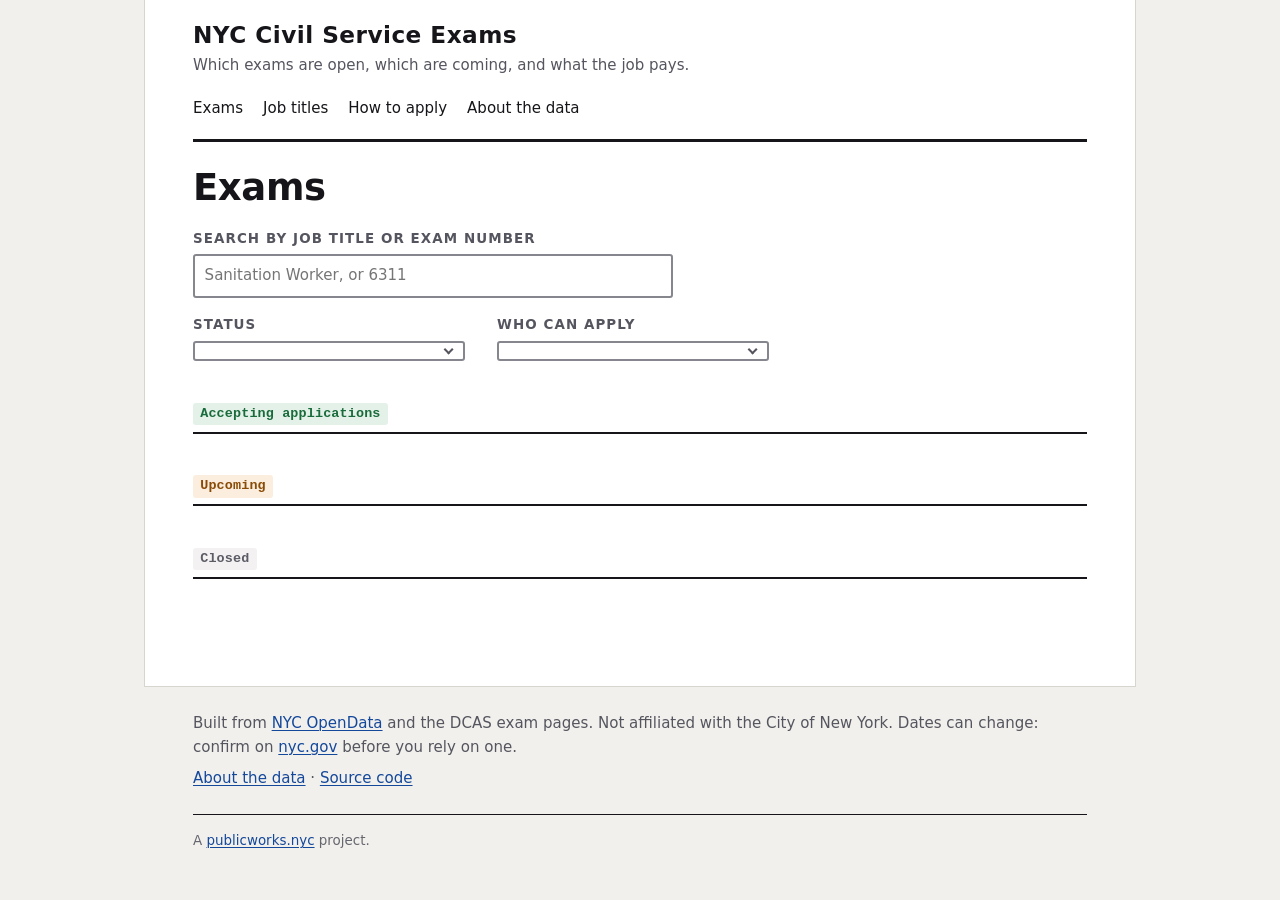
==== docs/index.html @ 9f7fbb8f "Simplify README and align site copy" ====
<!doctype html>
<html lang="en">
<head>
<meta charset="utf-8">
<meta name="viewport" content="width=device-width, initial-scale=1">
<title>NYC Civil Service Exams — which exams are open and what the job pays</title>
<meta name="description" content="Which New York City civil service exams are open for applications, which are coming, and what each job title pays. Free, open source, built on NYC OpenData.">
<link rel="stylesheet" href="css/site.css">
</head>
<body>
<a class="skip" href="#main">Skip to the exams</a>

<div class="sheet">

  <header class="masthead">
    <p class="wordmark"><a href="index.html">NYC Civil Service Exams</a></p>
    <p class="tagline">
      Which exams are open, which are coming, and what the job pays.
    </p>
    <nav class="nav" aria-label="Main">
      <a href="index.html">Exams</a>
      <a href="titles.html">Job titles</a>
      <a href="how-to-apply.html">How to apply</a>
      <a href="methodology.html">About the data</a>
    </nav>
  </header>

  <main id="main">


    <!-- One rule, and it fits in a sentence: the filters pick which values are
         kept, search narrows within them, nothing else changes. No date windows
         that open and close on their own. An earlier build showed 60 days of
         upcoming exams until you typed something, then silently showed all 138,
         so the table looked like it had changed its own mind. -->

    <h1 class="page-title">Exams</h1>
    <p class="smallprint data-status" id="asof"></p>

    <div class="controls">
      <div class="field">
        <label for="q">Search by job title or exam number</label>
        <input type="search" id="q" placeholder="Sanitation Worker, or 6311"
               autocomplete="off" spellcheck="false">
      </div>
      <!-- Named for the field it filters, which is the exam's status, the same
           word the data dictionary uses and the same three values the chips
           carry. It was called "Show" when the dropdown picked a named view;
           once it became a multi-select over a field, "Show: 2 of 3" no longer
           said what was being narrowed.

           A dropdown that holds checkboxes, built from details/summary.
           A native <select multiple> would need modifier-key clicking, offers
           no checkboxes and renders as an inline list box that is taller than
           the menu it replaces. This closes to one line, opens to the values,
           and needs no library.

           Both menus work the same way: every box is a value you want kept.
           Unticking all of them asks for nothing, and the page says so. -->
      <div class="field" style="flex: 0 1 17rem;">
        <span class="fieldname" id="show-name">Status</span>
        <details class="menu" id="show-menu">
          <summary aria-describedby="show-name"><span id="show-summary"></span></summary>
          <fieldset class="menu-panel">
            <legend class="sr-only">Filter by exam status</legend>
            <label class="check"><input type="checkbox" id="show-accepting" checked> Accepting applications</label>
            <label class="check"><input type="checkbox" id="show-upcoming" checked> Upcoming</label>
            <label class="check"><input type="checkbox" id="show-closed"> Closed</label>
          </fieldset>
        </details>
      </div>

      <!-- Values come from the data, so a type that turns up in a future
           schedule cannot end up unreachable behind a hardcoded list. -->
      <div class="field" style="flex: 0 1 17rem;">
        <span class="fieldname" id="type-name">Who can apply</span>
        <details class="menu" id="type-menu">
          <summary aria-describedby="type-name"><span id="type-summary"></span></summary>
          <fieldset class="menu-panel" id="type-checks">
            <legend class="sr-only">Which exam types</legend>
          </fieldset>
        </details>
      </div>
    </div>

    <section class="section" id="section-accepting">
      <h2><span class="tag tag-open">Accepting applications</span> <span class="count" id="count-accepting"></span></h2>
      <ul class="bulletin" id="list-accepting"></ul>
      <p class="empty" id="empty-accepting" hidden></p>
    </section>

    <section class="section" id="section-upcoming">
      <h2><span class="tag tag-soon">Upcoming</span> <span class="count" id="count-upcoming"></span></h2>
      <ul class="bulletin" id="list-upcoming"></ul>
      <p class="empty" id="empty-upcoming" hidden></p>
    </section>

    <section class="section" id="section-closed">
      <h2><span class="tag tag-closed">Closed</span> <span class="count" id="count-closed"></span></h2>
      <ul class="bulletin" id="list-closed"></ul>
      <p class="empty" id="empty-closed" hidden></p>
      <p class="note" id="note-closed"></p>
    </section>

    <!-- Unchecking every Show box is allowed, and leaves nothing to draw. -->
    <p class="empty" id="nothing-chosen" hidden></p>

    <!-- Says when a search matched exams that the current Show is hiding.
         Without it, searching "Sanitation Worker" on the default view looks
         like the site has never heard of it. -->
    <p class="note" id="hint" hidden></p>


  </main>

</div>

  <footer class="foot">
    <p>
      Built from <a href="https://opendata.cityofnewyork.us/">NYC OpenData</a>
      and the DCAS exam pages. Not affiliated with the City of New York. Dates
      can change: confirm on
      <a href="https://www.nyc.gov/examsforjobs">nyc.gov</a> before you rely on one.
    </p>
    <p>
      <a href="methodology.html">About the data</a> ·
      <a href="https://github.com/jaramana/civilservice.publicworks.nyc">Source code</a>
    </p>
    <p class="portfolio">A <a href="https://publicworks.nyc/">publicworks.nyc</a> project.</p>
  </footer>

<script type="module" src="js/home.js"></script>
</body>
</html>
---- docs/css/site.css ----
/* ==========================================================================
   NYC Civil Service Exams (civilservice.publicworks.nyc)

   The page is a sheet of paper pinned to a board. Ruled headings, hairline
   rules, tabular figures, a lot of white. The 1990s part is the bulletin: flat
   color, hard rules, monospace for anything the City assigns a number to. The
   2026 part is everything else: fluid type, real focus states, motion that
   respects a preference, and a dark mode that is a first-class sheet of paper
   rather than an inverted one.

   Every color is a token. If you find a hex code below the token block, it is
   a bug. Contrast is checked against WCAG AA at the ratios noted inline.
   ========================================================================== */

/* --------------------------------------------------------------------------
   1. Tokens
   -------------------------------------------------------------------------- */

:root {
  /* Paper and ink. Light mode is a plain white sheet on a faintly warm board. */
  --paper:        #ffffff;
  --board:        #f2f0ec;
  /* Ratios below are measured, not estimated. Rerun the checker after any
     color change: python3 tools/contrast.py */
  --ink:          #16161a;   /* on --paper: 18.0:1  AAA */
  --ink-soft:     #55555f;   /* on --paper:  7.4:1  AAA */
  --ink-faint:    #66666f;   /* on --paper: 5.7:1, on --board: 5.0:1  AA
                                Darkened when the footer moved onto the board:
                                the old value passed on paper at 5.0 and failed
                                on the board at 4.4. One token that clears both
                                surfaces beats an exception for one of them. */

  --rule:         #16161a;   /* the hard rules under headings */
  --rule-hair:    #d8d5cf;   /* row hairlines. Decorative: they separate rows
                                that are already separated by whitespace and
                                carry no information on their own, so the 3:1
                                rule for interface components does not apply. */
  --field:        #86868e;   /* on --paper: 3.6:1. A form field's border does
                                carry information, it is what tells you the
                                field is there, so this one is held to 3:1. */

  /* One accent, used for links and for the "open now" state. A civic blue
     that stays legible on paper without turning the page into a form. */
  --accent:       #14489b;   /* on --paper:  8.6:1  AAA */
  --accent-soft:  #e7edf8;   /* accent on it:  7.4:1  AAA */

  /* Status. These carry meaning, so each is paired with a word in the markup,
     never color alone. Each pair is checked against its own tinted
     background, not against the paper: a tag's text sits on the tint. */
  --open:         #1a6b3c;   /* on --open-soft:   5.6:1  AA */
  --open-soft:    #e3f1e8;
  --soon:         #8a4b06;   /* on --soon-soft:   6.0:1  AA */
  --soon-soft:    #fbeede;
  --closed:       #5c5c66;   /* on --closed-soft: 5.9:1  AA */
  --closed-soft:  #f3f1f1;   /* was #eceaea with a lighter gray: 4.2:1, under AA */
  --warn:         #98311a;   /* on --warn-soft:   6.4:1  AA */
  --warn-soft:    #fbe9e5;

  --focus:        #14489b;

  /* Type. One humanist stack for reading, one mono for anything the City
     numbers: exam numbers, title codes, dates in tables. */
  --face-text: ui-sans-serif, system-ui, -apple-system, "Segoe UI", Roboto,
               "Helvetica Neue", Arial, sans-serif;
  --face-mono: ui-monospace, SFMono-Regular, "SF Mono", Menlo, Consolas,
               "Liberation Mono", monospace;

  /* Fluid scale. Clamped so the smallest step never drops below 15px, which
     is where the ink-faint contrast ratios above were measured. */
  --t-xs:   clamp(0.78rem, 0.76rem + 0.1vw,  0.84rem);
  --t-sm:   clamp(0.88rem, 0.85rem + 0.15vw, 0.94rem);
  --t-base: clamp(1rem,    0.97rem + 0.2vw,  1.09rem);
  --t-lg:   clamp(1.2rem,  1.1rem  + 0.5vw,  1.45rem);
  --t-xl:   clamp(1.6rem,  1.35rem + 1.2vw,  2.4rem);

  --measure: 34rem;          /* prose line length, roughly 70 characters */
  --sheet:   62rem;          /* the sheet of paper itself */

  --gap:     1.5rem;
  --radius:  3px;            /* nearly square. This is a notice, not a card. */
}

@media (prefers-color-scheme: dark) {
  :root {
    /* Not an inversion. Warm near-black paper on a darker board, because a
       pure #000/#fff flip on a text-dense page is glare in both directions. */
    --paper:       #16161a;
    --board:       #0e0e11;
    --ink:         #ece9e4;  /* on --paper: 14.9:1  AAA */
    --ink-soft:    #b0aca6;  /* on --paper:  8.0:1  AAA */
    --ink-faint:   #8f8b86;  /* on --paper:  5.3:1  AA  */

    --rule:        #ece9e4;
    --rule-hair:   #34343c;  /* decorative, see the light block */
    --field:       #71717b;  /* on --paper: 3.7:1 */

    --accent:      #8fb4ee;  /* on --paper:  8.5:1  AAA */
    --accent-soft: #1e2836;  /* accent on it:   7.0:1  AAA */

    --open:        #6cc492;  /* on --open-soft:   7.2:1  AAA */
    --open-soft:   #172a1f;
    --soon:        #e0a761;  /* on --soon-soft:   7.5:1  AAA */
    --soon-soft:   #2b2016;
    --closed:      #8f8b86;  /* on --closed-soft: 4.6:1  AA  */
    --closed-soft: #232329;
    --warn:        #f0907a;  /* on --warn-soft:   7.0:1  AAA */
    --warn-soft:   #301a16;

    --focus:       #8fb4ee;
  }
}

/* --------------------------------------------------------------------------
   2. Base
   -------------------------------------------------------------------------- */

*, *::before, *::after { box-sizing: border-box; }

/* The `hidden` attribute is only a UA-stylesheet `display: none`, so any
   author rule that sets `display` beats it. `.btn-row { display: flex }` did
   exactly that, and a "Show the rest" button stayed on screen with hidden=true
   set, looking clickable and doing nothing because there was nothing left to
   show. Anything that hides itself with the attribute needs this line to hold.
   Scoped to the attribute rather than fixed on .btn-row alone, because the
   next component to set `display` would hit the same trap silently. */
[hidden] { display: none !important; }

html { -webkit-text-size-adjust: 100%; }

body {
  margin: 0;
  background: var(--board);
  color: var(--ink);
  font-family: var(--face-text);
  font-size: var(--t-base);
  line-height: 1.55;
  /* The sheet sits on the board with a hairline, not a shadow. A drop shadow
     is the polished-app look this project is deliberately outside of.

     Column layout so the sheet grows to fill a short viewport and the footer
     sits below it on the board rather than floating. */
  min-height: 100vh;
  display: flex;
  flex-direction: column;
}

/* Skip link. Visible the moment it is focused, invisible otherwise. */
.skip {
  position: absolute;
  left: -9999px;
  top: 0;
  background: var(--paper);
  color: var(--ink);
  padding: 0.6rem 1rem;
  border: 2px solid var(--rule);
  z-index: 10;
}
.skip:focus { left: 0.5rem; top: 0.5rem; }

:focus-visible {
  outline: 3px solid var(--focus);
  outline-offset: 2px;
  border-radius: 1px;
}

a {
  color: var(--accent);
  text-decoration-thickness: 1px;
  text-underline-offset: 0.16em;
}
a:hover { text-decoration-thickness: 2px; }

/* --------------------------------------------------------------------------
   3. The sheet
   -------------------------------------------------------------------------- */

/* The notice itself. Everything inside is the thing pinned to the board;
   the footer is the board. Now that the footer sits outside, the sheet needs
   a bottom edge so it reads as a piece of paper rather than a column that
   runs out. */
.sheet {
  max-width: var(--sheet);
  width: 100%;
  margin: 0 auto;
  background: var(--paper);
  border: 1px solid var(--rule-hair);
  border-top: 0;
  padding: 0 clamp(1rem, 4vw, 3rem) 3rem;
  flex: 1 0 auto;
}

/* --- masthead ----------------------------------------------------------- */

.masthead {
  border-bottom: 3px solid var(--rule);
  padding: 1.4rem 0 0.7rem;
  margin-bottom: 1.6rem;
}

.masthead h1,
.masthead .wordmark {
  font-size: var(--t-lg);
  font-weight: 700;
  letter-spacing: 0.02em;
  margin: 0;
  line-height: 1.1;
}
.masthead .wordmark a {
  color: inherit;
  text-decoration: none;
}
.masthead .wordmark a:hover { text-decoration: underline; }

.masthead .tagline {
  font-size: var(--t-sm);
  color: var(--ink-soft);
  margin: 0.35rem 0 0;
  max-width: var(--measure);
}

/* --- navigation --------------------------------------------------------- */

.nav {
  display: flex;
  flex-wrap: wrap;
  gap: 0 1.25rem;
  margin-top: 0.9rem;
  font-size: var(--t-sm);
}
.nav a {
  color: var(--ink);
  text-decoration: none;
  padding: 0.35rem 0;
  border-bottom: 2px solid transparent;
}
.nav a:hover { border-bottom-color: var(--rule-hair); }
.nav a[aria-current="page"] {
  border-bottom-color: var(--rule);
  font-weight: 600;
}

/* --------------------------------------------------------------------------
   4. Sections, the ruled-heading pattern
   -------------------------------------------------------------------------- */

.section { margin: 2.6rem 0 0; }

.section > h2 {
  font-size: var(--t-sm);
  font-weight: 700;
  text-transform: uppercase;
  letter-spacing: 0.09em;
  margin: 0 0 0.15rem;
  padding-bottom: 0.4rem;
  border-bottom: 2px solid var(--rule);
  display: flex;
  align-items: baseline;
  justify-content: space-between;
  gap: 1rem;
}

/* A group heading is the status chip, unmodified. No size or weight override
   here on purpose: the heading is carried by the rule beneath it and the count
   beside it, so the chip can stay exactly the chip. */
.section > h2 .count {
  font-family: var(--face-mono);
  font-weight: 400;
  letter-spacing: 0;
  text-transform: none;
  color: var(--ink-faint);
}

.section > .note {
  font-size: var(--t-sm);
  color: var(--ink-soft);
  margin: 0.7rem 0 0;
  max-width: var(--measure);
}

h1.page-title {
  font-size: var(--t-xl);
  line-height: 1.12;
  margin: 0 0 0.3rem;
  letter-spacing: -0.01em;
}

.prose { max-width: var(--measure); }
.prose p { margin: 0 0 1rem; }

/* --------------------------------------------------------------------------
   5. The bulletin list, one exam per row
   -------------------------------------------------------------------------- */

.bulletin {
  list-style: none;
  margin: 0;
  padding: 0;
}

.bulletin > li {
  border-bottom: 1px solid var(--rule-hair);
}

.bulletin a.row {
  display: grid;
  grid-template-columns: 1fr auto;
  gap: 0.15rem 1rem;
  align-items: baseline;
  padding: 0.85rem 0;
  color: inherit;
  text-decoration: none;
  /* 2026: the row responds, but only just, and instantly. */
  transition: background-color 90ms linear;
}
.bulletin a.row:hover {
  background: var(--accent-soft);
  /* Bleed the hover to the sheet edge so it reads as a ruled row, not a card */
  box-shadow: -0.6rem 0 0 var(--accent-soft), 0.6rem 0 0 var(--accent-soft);
}

.bulletin .name {
  font-weight: 600;
  grid-column: 1;
}
.bulletin a.row:hover .name { text-decoration: underline; }

.bulletin .when {
  grid-column: 2;
  grid-row: 1 / span 2;
  font-family: var(--face-mono);
  font-size: var(--t-sm);
  font-variant-numeric: tabular-nums;
  color: var(--ink-soft);
  text-align: right;
  white-space: nowrap;
}
.bulletin .when strong { color: var(--ink); font-weight: 600; }

.bulletin .meta {
  grid-column: 1;
  font-size: var(--t-sm);
  color: var(--ink-faint);
  font-family: var(--face-mono);
}

@media (max-width: 34rem) {
  .bulletin a.row { grid-template-columns: 1fr; }
  .bulletin .when {
    grid-column: 1;
    grid-row: auto;
    text-align: left;
  }
}

/* --- status tag --------------------------------------------------------- */

/* Sentence case, not caps. The status words are full phrases now
   ("Accepting applications"), and caps plus letter-spacing made them wide
   enough to push the date off the row. */
/* The status chip. Every property it needs is set here, none inherited, so it
   renders identically wherever it lands: a group heading, an exam page, a row
   on a title page. It used to pick up weight and size from its container,
   which made the same status read as bold and large in a heading and regular
   and small on an exam page. */
.tag {
  display: inline-block;
  font-family: var(--face-mono);
  font-size: var(--t-xs);
  font-weight: 600;
  font-style: normal;
  text-transform: none;
  letter-spacing: 0.01em;
  line-height: 1.4;
  padding: 0.12rem 0.45rem;
  border-radius: var(--radius);
  white-space: normal;
  vertical-align: baseline;
}
.tag-open   { background: var(--open-soft);   color: var(--open); }
.tag-soon   { background: var(--soon-soft);   color: var(--soon); }
.tag-closed { background: var(--closed-soft); color: var(--closed); }

/* --------------------------------------------------------------------------
   6. Empty states
   -------------------------------------------------------------------------- */

/* Applications mostly open on the first Wednesday of the month, so "nothing is
   open today" is a normal Tuesday, not a broken page. It gets a real sentence
   and the next date, never a shrug. */
.empty {
  padding: 1rem 0 0.2rem;
  font-size: var(--t-sm);
  color: var(--ink-soft);
  max-width: var(--measure);
}
.empty strong { color: var(--ink); font-weight: 600; }

/* --------------------------------------------------------------------------
   7. Freshness and warnings
   -------------------------------------------------------------------------- */

/* Small mono line: the source dates, an exam number, a title
   code. A look, not a meaning, so it is named for what it is. */
.smallprint {
  font-family: var(--face-mono);
  font-size: var(--t-xs);
  color: var(--ink-faint);
  margin: 0.9rem 0;
}
.data-status { margin: 0.3rem 0 1.25rem; }

.banner {
  border: 2px solid var(--warn);
  background: var(--warn-soft);
  color: var(--ink);
  padding: 0.8rem 1rem;
  margin: 0 0 1.6rem;
  font-size: var(--t-sm);
  border-radius: var(--radius);
}
.banner strong { color: var(--warn); }

/* --------------------------------------------------------------------------
   8. Controls: search, filters
   -------------------------------------------------------------------------- */

/* Search on its own line, filters side by side beneath it. They used to share
   a row with align-items: flex-end, which was fine when every control was one
   input tall and pushed the search box halfway down the block once the
   filters became three-line checkbox groups. */
.controls {
  display: flex;
  flex-wrap: wrap;
  gap: 1.1rem 2rem;
  align-items: flex-start;
  margin: 1.2rem 0 1.6rem;
}
.controls > .field:first-child { flex: 1 1 100%; }

/* A field is a labelled control, whether that control is one input or a group
   of checkboxes. fieldset needs its browser defaults cleared to sit in the
   flex row like the others. */
.field {
  display: flex;
  flex-direction: column;
  gap: 0.3rem;
  flex: 1 1 18rem;
  border: 0;
  margin: 0;
  padding: 0;
  min-width: 0;
}

/* Scoped to the field's own label, not to labels nested inside it. The
   checkbox labels in a menu are values, not field names, and were picking up
   the uppercase treatment meant for the name above them. */
.field > label,
.field > legend,
.field > .fieldname {
  font-size: var(--t-xs);
  text-transform: uppercase;
  letter-spacing: 0.08em;
  color: var(--ink-soft);
  font-weight: 600;
  padding: 0;
}

.controls > .field:first-child input { max-width: 30rem; }

input[type="search"], select {
  font: inherit;
  font-size: var(--t-sm);
  color: var(--ink);
  background: var(--paper);
  border: 2px solid var(--field);
  border-radius: var(--radius);
  padding: 0.5rem 0.6rem;
  width: 100%;
}
input[type="search"]:focus, select:focus { border-color: var(--focus); }

.checks { display: flex; flex-wrap: wrap; gap: 0 0.9rem; align-items: center; }

/* --- the dropdown menus -------------------------------------------------
   details/summary gives the open and close behaviour, the keyboard handling
   and the semantics for free. Everything below is appearance, plus a panel
   that floats so opening a menu does not push the table down the page. */

.menu { position: relative; }

.menu > summary {
  list-style: none;                 /* the default triangle, gone */
  cursor: pointer;
  font-size: var(--t-sm);
  color: var(--ink);
  background: var(--paper);
  border: 2px solid var(--field);
  border-radius: var(--radius);
  padding: 0.5rem 2rem 0.5rem 0.6rem;
  position: relative;
  user-select: none;
}
.menu > summary::-webkit-details-marker { display: none; }

/* A chevron drawn in CSS, so no image and no icon font. */
.menu > summary::after {
  content: "";
  position: absolute;
  right: 0.7rem;
  top: 50%;
  width: 0.45rem;
  height: 0.45rem;
  border-right: 2px solid var(--ink-soft);
  border-bottom: 2px solid var(--ink-soft);
  transform: translateY(-70%) rotate(45deg);
}
.menu[open] > summary::after { transform: translateY(-20%) rotate(-135deg); }
.menu[open] > summary { border-color: var(--focus); }

.menu-panel {
  position: absolute;
  z-index: 5;
  top: calc(100% + 0.3rem);
  left: 0;
  min-width: 100%;
  white-space: nowrap;
  background: var(--paper);
  border: 2px solid var(--field);
  border-radius: var(--radius);
  padding: 0.5rem 0.75rem;
  margin: 0;
  display: flex;
  flex-direction: column;
}

/* Visually hidden, still read aloud. The panel is a fieldset so the group has
   a name for a screen reader, but the name is already on screen above it. */
.sr-only {
  position: absolute;
  width: 1px;
  height: 1px;
  padding: 0;
  margin: -1px;
  overflow: hidden;
  clip: rect(0 0 0 0);
  white-space: nowrap;
  border: 0;
}
.check {
  display: inline-flex;
  align-items: center;
  gap: 0.4rem;
  font-size: var(--t-sm);
  color: var(--ink-soft);
  /* Comfortable tap target without making the row look like a button bar. */
  padding: 0.4rem 0;
}
.check input { width: 1.05rem; height: 1.05rem; accent-color: var(--accent); }

.result-count {
  font-family: var(--face-mono);
  font-size: var(--t-sm);
  color: var(--ink-faint);
  margin: 0.6rem 0 0;
}

/* --------------------------------------------------------------------------
   9. Definition rows, used on the exam and title pages
   -------------------------------------------------------------------------- */

.facts {
  display: grid;
  grid-template-columns: minmax(9rem, 14rem) 1fr;
  gap: 0;
  margin: 1.2rem 0 0;
}
.facts dt {
  font-size: var(--t-sm);
  color: var(--ink-soft);
  padding: 0.6rem 1rem 0.6rem 0;
  border-top: 1px solid var(--rule-hair);
}
.facts dd {
  margin: 0;
  padding: 0.6rem 0;
  border-top: 1px solid var(--rule-hair);
  font-variant-numeric: tabular-nums;
}
.facts dd .qualifier {
  display: block;
  font-size: var(--t-xs);
  color: var(--ink-faint);
  max-width: var(--measure);
}

@media (max-width: 32rem) {
  .facts { grid-template-columns: 1fr; }
  .facts dt { padding-bottom: 0; border-top: 1px solid var(--rule-hair); }
  .facts dd { border-top: 0; padding-top: 0.1rem; }
}

/* --------------------------------------------------------------------------
   10. Buttons and the calendar affordance
   -------------------------------------------------------------------------- */

.btn {
  display: inline-flex;
  align-items: center;
  gap: 0.45rem;
  font-size: var(--t-sm);
  font-weight: 600;
  color: var(--ink);
  background: var(--paper);
  border: 2px solid var(--rule);
  border-radius: var(--radius);
  padding: 0.5rem 0.85rem;
  text-decoration: none;
  transition: transform 90ms ease, background-color 90ms linear;
}
.btn:hover { background: var(--accent-soft); }
.btn:active { transform: translateY(1px); }
.btn-primary {
  background: var(--accent);
  border-color: var(--accent);
  /* Both themes: --paper is the readable counterpart to --accent here.
     Light 8.4:1, dark 8.1:1. */
  color: var(--paper);
}
.btn-primary:hover { background: var(--accent); filter: brightness(1.12); }

.btn-row { display: flex; flex-wrap: wrap; gap: 0.6rem; margin: 1.4rem 0 0; }

/* A button that changes what is on the page but reads as a link, for use
   inside a sentence. It is a button because it acts, not navigates. */
.linky {
  font: inherit;
  color: var(--accent);
  background: none;
  border: 0;
  padding: 0;
  cursor: pointer;
  text-decoration: underline;
  text-underline-offset: 0.16em;
}
.linky:hover { text-decoration-thickness: 2px; }

/* --------------------------------------------------------------------------
   11. Footer
   -------------------------------------------------------------------------- */

.foot {
  flex: 0 0 auto;
  width: 100%;
  max-width: var(--sheet);
  margin: 0 auto;
  /* Same gutters as the sheet, so the footer text sits on the same left edge
     as the text above it even though it is on a different surface. The
     transparent border matches the sheet's hairline: without it the footer
     text sits one pixel left of everything above it. */
  padding: 1.6rem clamp(1rem, 4vw, 3rem) 3rem;
  border-left: 1px solid transparent;
  border-right: 1px solid transparent;
  font-size: var(--t-sm);
  color: var(--ink-soft);
}
/* No prose measure here. --measure keeps reading text to a comfortable line
   length, but the footer is reference matter, not something anyone reads a
   paragraph at a time, and capping it at 34rem inside a 62rem sheet made it
   look squeezed against a much wider page. It runs to the same gutters as the
   content above instead. */
.foot p { margin: 0 0 0.5rem; max-width: none; }
.foot p:last-child { margin-bottom: 0; }
.foot .portfolio {
  margin-top: 1.5rem;
  padding-top: 1rem;
  border-top: 1px solid var(--rule);
  font-size: var(--t-xs);
  color: var(--ink-faint);
}

/* --------------------------------------------------------------------------
   12. Motion
   -------------------------------------------------------------------------- */

@media (prefers-reduced-motion: reduce) {
  *, *::before, *::after {
    animation-duration: 0.01ms !important;
    transition-duration: 0.01ms !important;
  }
}

/* Print. The page is already a sheet of paper, so this is mostly getting the
   board and the navigation out of the way. */
@media print {
  body { background: #fff; display: block; }
  .sheet { border: 0; max-width: none; }
  /* On paper there is no board, so the footer needs a rule to separate it. */
  .foot { max-width: none; border-top: 1px solid #000; padding-top: 0.6rem; }
  .nav, .controls, .btn-row { display: none; }
  a { color: #000; }
}
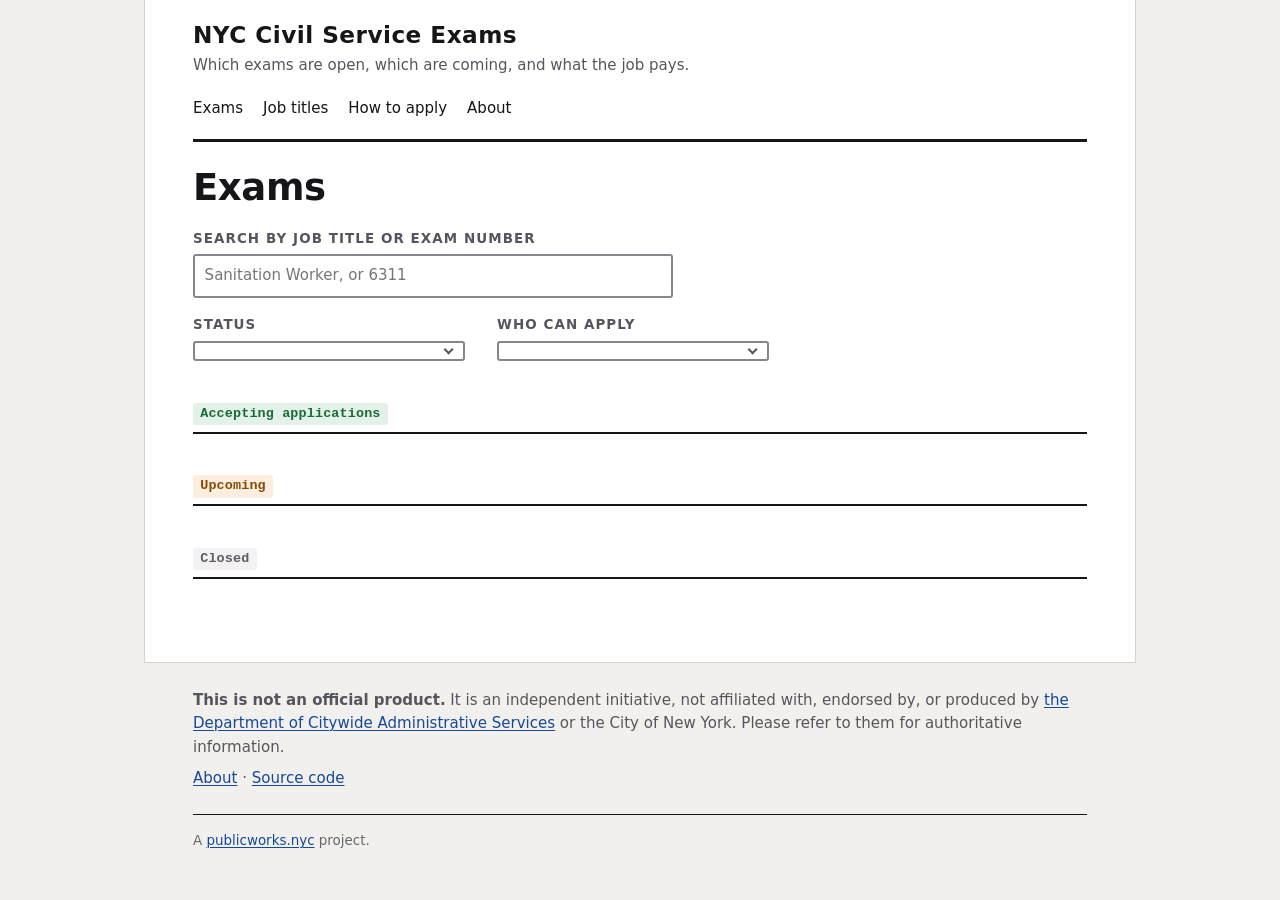
==== commit 0dc43ca1: "Align About page and footer with portfolio" ====
--- a/docs/index.html
+++ b/docs/index.html
@@ -21,7 +21,7 @@
       <a href="index.html">Exams</a>
       <a href="titles.html">Job titles</a>
       <a href="how-to-apply.html">How to apply</a>
-      <a href="methodology.html">About the data</a>
+      <a href="methodology.html">About</a>
     </nav>
   </header>
 
@@ -116,14 +116,15 @@
 </div>
 
   <footer class="foot">
-    <p>
-      Built from <a href="https://opendata.cityofnewyork.us/">NYC OpenData</a>
-      and the DCAS exam pages. Not affiliated with the City of New York. Dates
-      can change: confirm on
-      <a href="https://www.nyc.gov/examsforjobs">nyc.gov</a> before you rely on one.
+    <p class="disclaimer">
+      <strong>This is not an official product.</strong> It is an independent
+      initiative, not affiliated with, endorsed by, or produced by
+      <a href="https://www.nyc.gov/examsforjobs">the Department of Citywide
+      Administrative Services</a> or the City of New York. Please refer to
+      them for authoritative information.
     </p>
     <p>
-      <a href="methodology.html">About the data</a> ·
+      <a href="methodology.html">About</a> ·
       <a href="https://github.com/jaramana/civilservice.publicworks.nyc">Source code</a>
     </p>
     <p class="portfolio">A <a href="https://publicworks.nyc/">publicworks.nyc</a> project.</p>
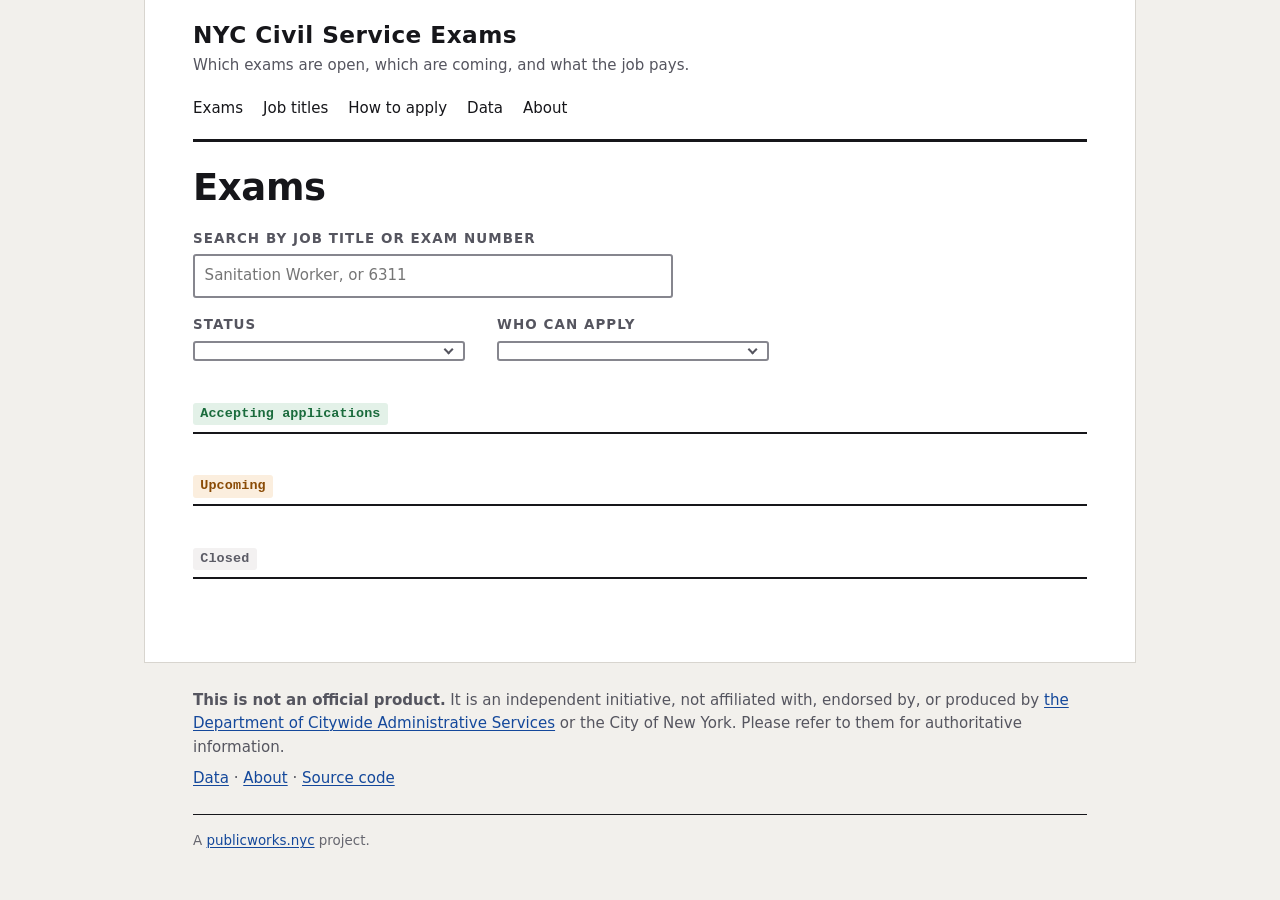
==== commit c256faef: "Split About and Data, align README Co-Authored-By: Claude Sonnet 5.5 <noreply@anthropic.com>" ====
--- a/docs/index.html
+++ b/docs/index.html
@@ -21,7 +21,8 @@
       <a href="index.html">Exams</a>
       <a href="titles.html">Job titles</a>
       <a href="how-to-apply.html">How to apply</a>
-      <a href="methodology.html">About</a>
+      <a href="data.html">Data</a>
+      <a href="about.html">About</a>
     </nav>
   </header>
 
@@ -124,7 +125,8 @@
       them for authoritative information.
     </p>
     <p>
-      <a href="methodology.html">About</a> ·
+      <a href="data.html">Data</a> ·
+      <a href="about.html">About</a> ·
       <a href="https://github.com/jaramana/civilservice.publicworks.nyc">Source code</a>
     </p>
     <p class="portfolio">A <a href="https://publicworks.nyc/">publicworks.nyc</a> project.</p>
--- a/docs/css/site.css
+++ b/docs/css/site.css
@@ -699,3 +699,41 @@
   .nav, .controls, .btn-row { display: none; }
   a { color: #000; }
 }
+
+/* ---- Data page -------------------------------------------------------
+   Downloads, the columns disclosure and the process list. The same three
+   blocks appear on every Public Works Data page; see alignment.md. */
+.lead { font-size: var(--t-lg); color: var(--ink-soft); max-width: var(--measure); margin: 0 0 1rem; }
+.downloads {
+  display: grid; gap: 1rem; margin: 1.2rem 0; padding: 0;
+  grid-template-columns: repeat(auto-fit, minmax(13rem, 1fr));
+}
+.download {
+  display: block; background: var(--paper);
+  border: 1px solid var(--rule-hair); border-radius: 8px; padding: 0.9rem 1.1rem;
+  text-decoration: none; color: inherit;
+  transition: border-color 0.15s ease;
+}
+.download:hover { border-color: var(--accent); }
+.download h3 { margin: 0 0 0.25rem; font-size: var(--t-base); }
+.download p { margin: 0; font-size: var(--t-sm); color: var(--ink-soft); max-width: none; }
+.columns { margin: 1rem 0 1.5rem; }
+.columns > summary { cursor: pointer; font-weight: 600; }
+.columns[open] > summary { margin-bottom: 0.75rem; }
+.data-note { font-size: var(--t-sm); color: var(--ink-faint); margin-top: 0.75rem; max-width: var(--measure); }
+
+.process { list-style: none; margin: 1rem 0 0; padding: 0; counter-reset: step; max-width: var(--measure); }
+.process > li { position: relative; counter-increment: step; padding: 0 0 1.25rem 2.6rem; }
+.process > li::before {
+  content: counter(step); position: absolute; left: 0; top: 0;
+  width: 1.6rem; height: 1.6rem; border-radius: 50%;
+  display: grid; place-items: center;
+  background: var(--accent); color: var(--paper);
+  font-size: var(--t-xs); font-weight: 700;
+}
+.process > li:not(:last-child)::after {
+  content: ""; position: absolute; left: 0.8rem; top: 1.9rem; bottom: 0.25rem;
+  border-left: 2px solid var(--rule-hair);
+}
+.process h3 { margin: 0 0 0.2rem; font-size: var(--t-base); }
+.process p { margin: 0 0 0.5rem; color: var(--ink-soft); }
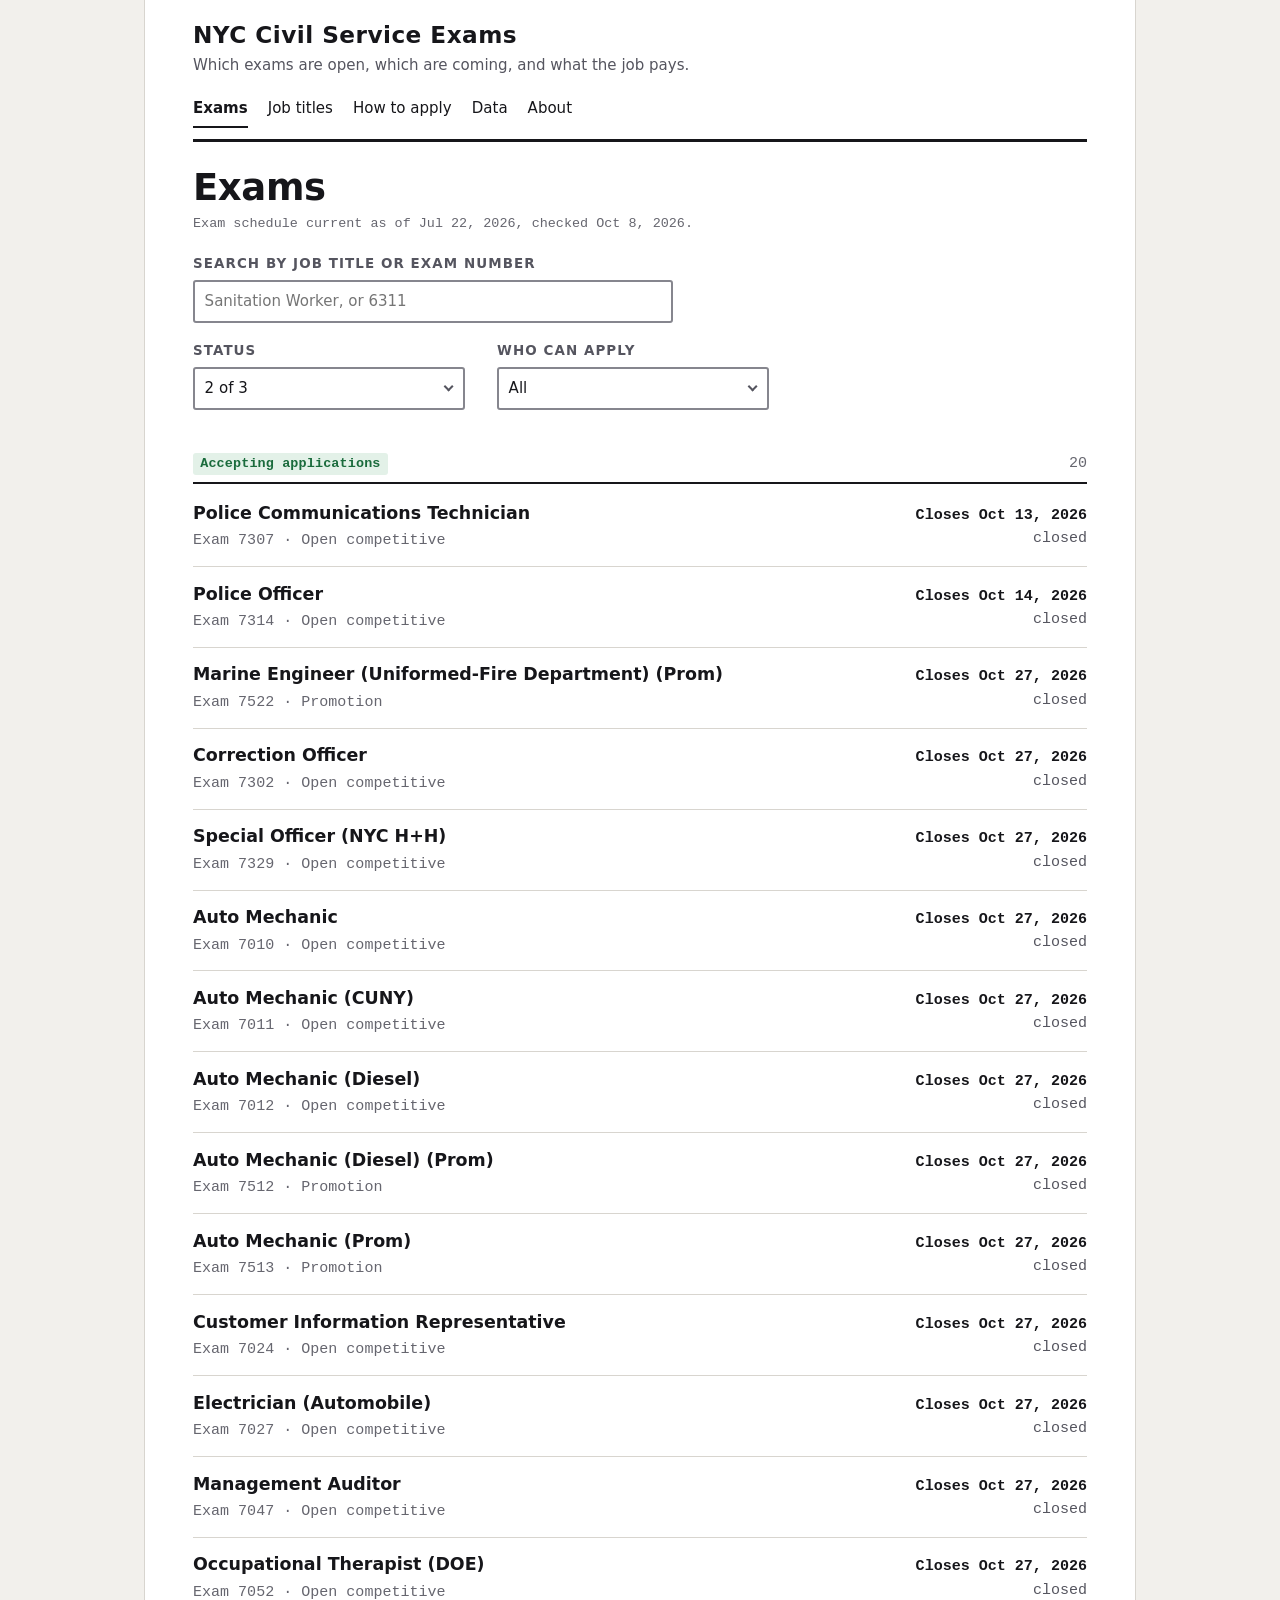
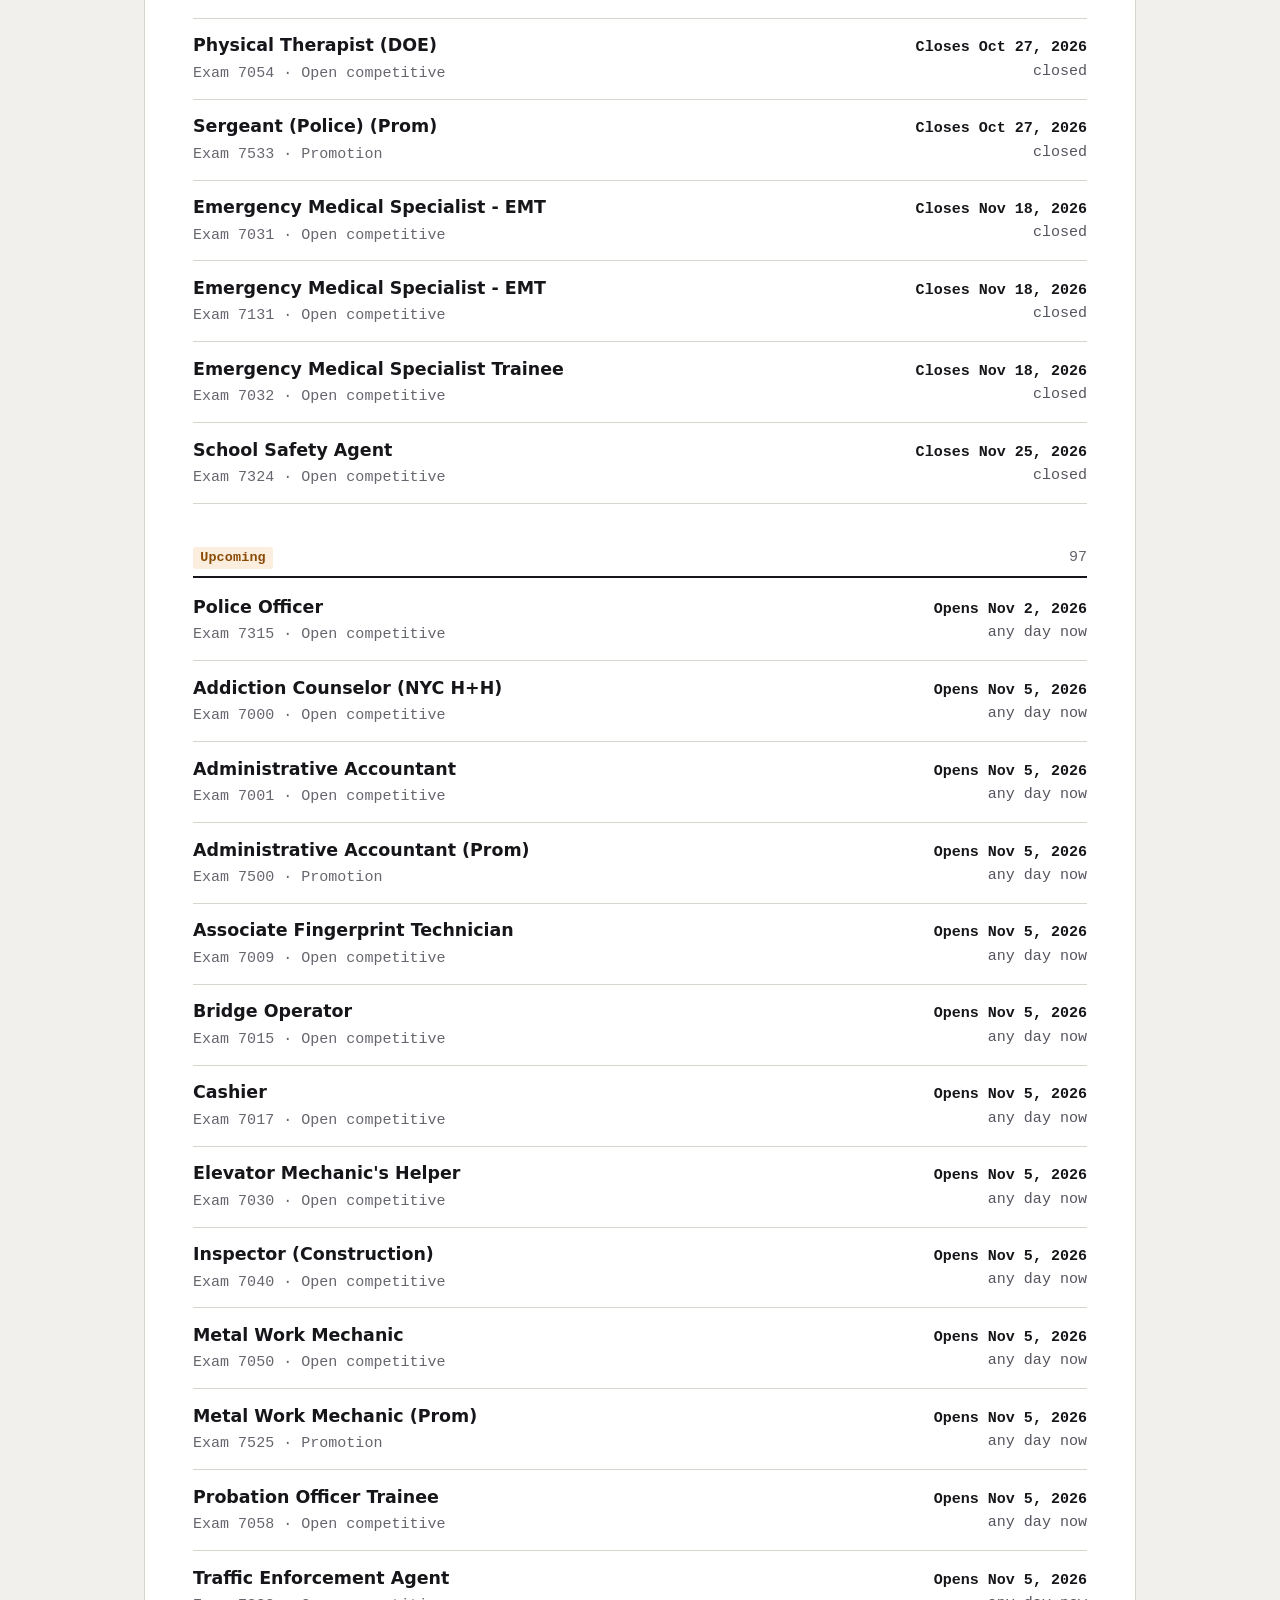
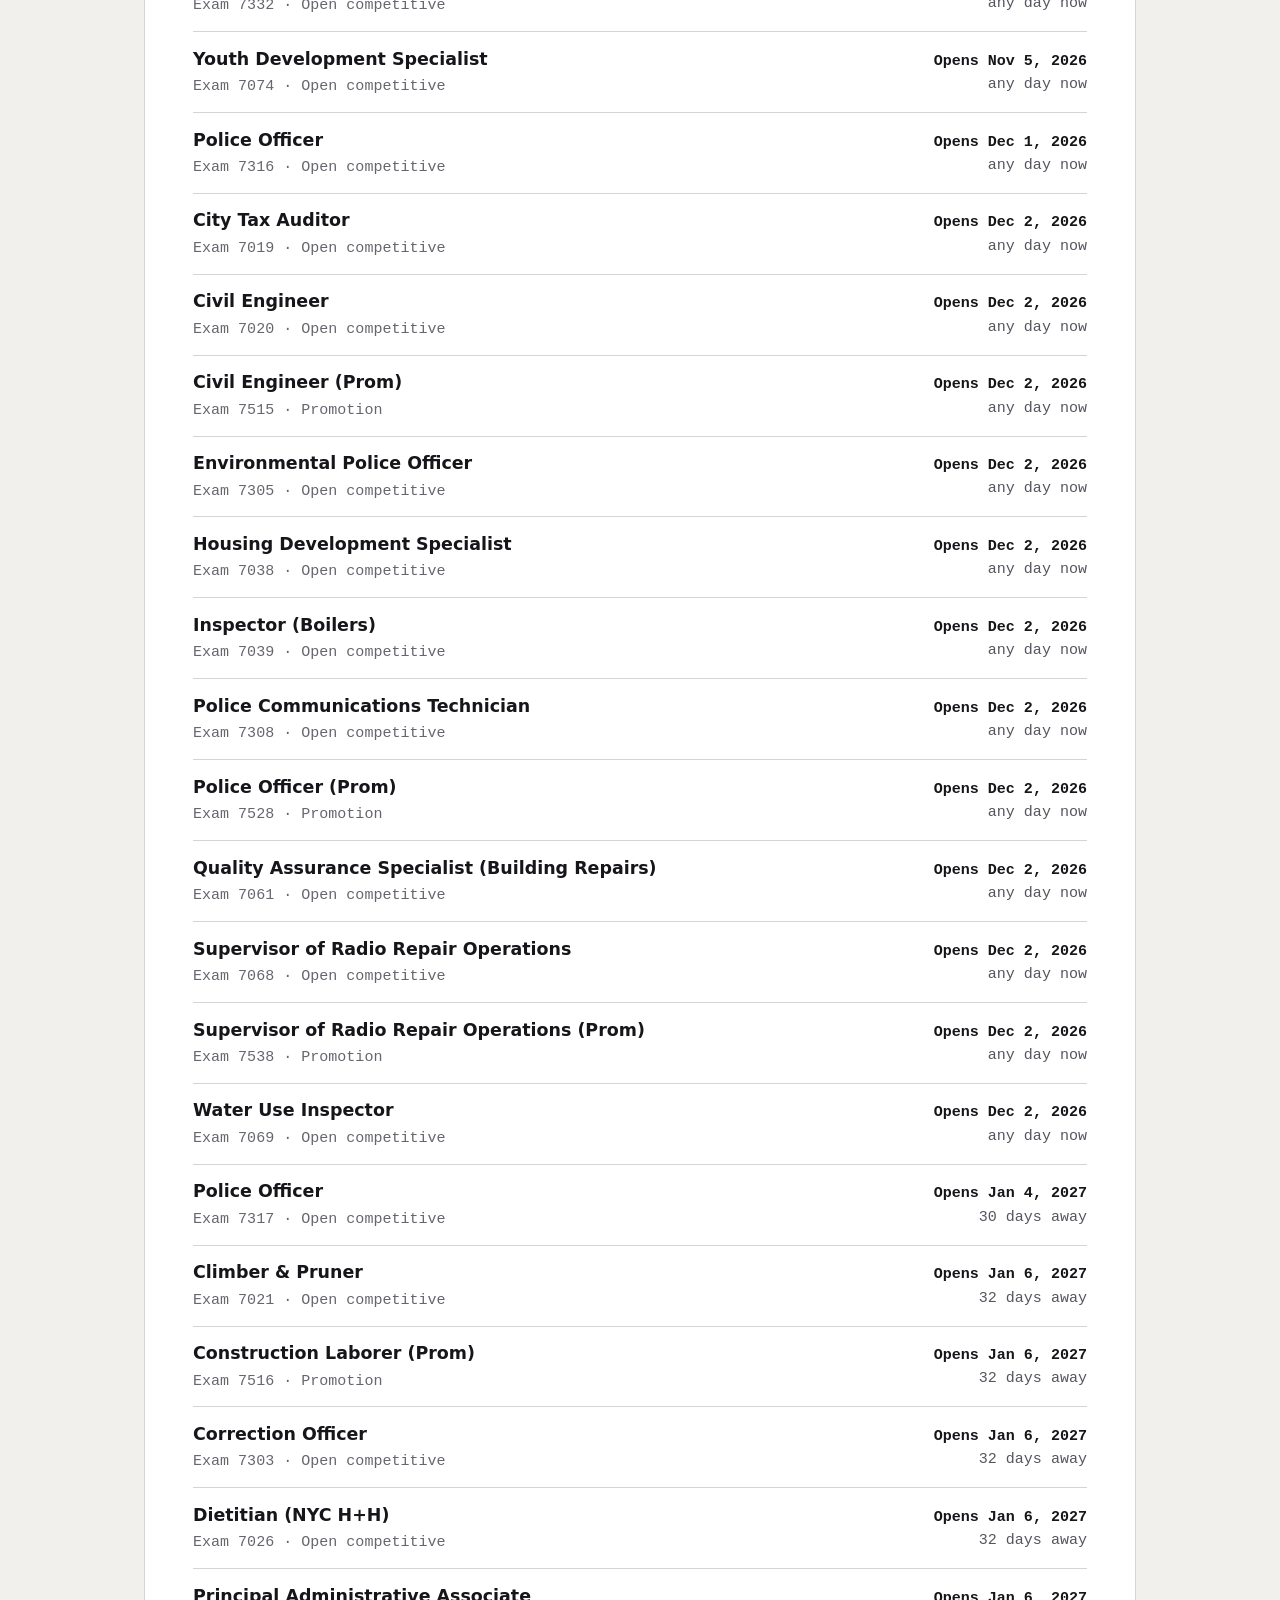
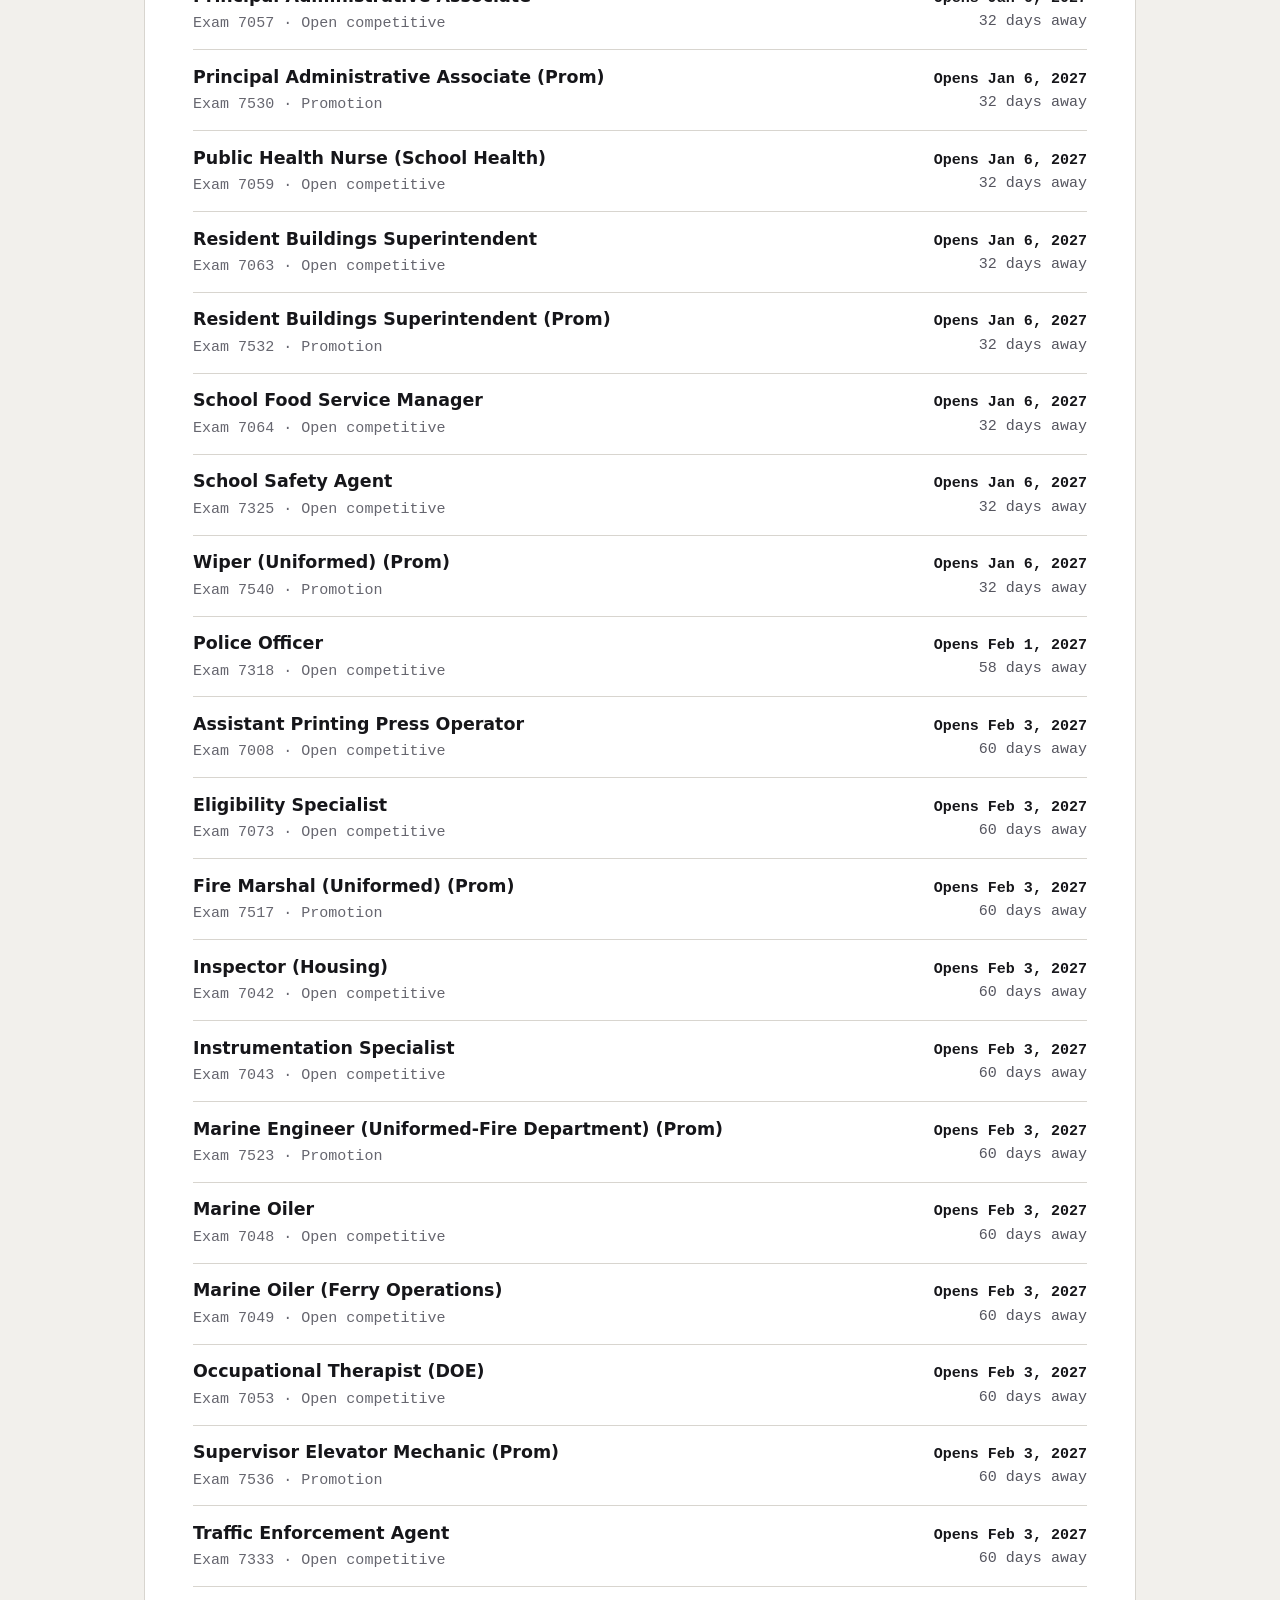
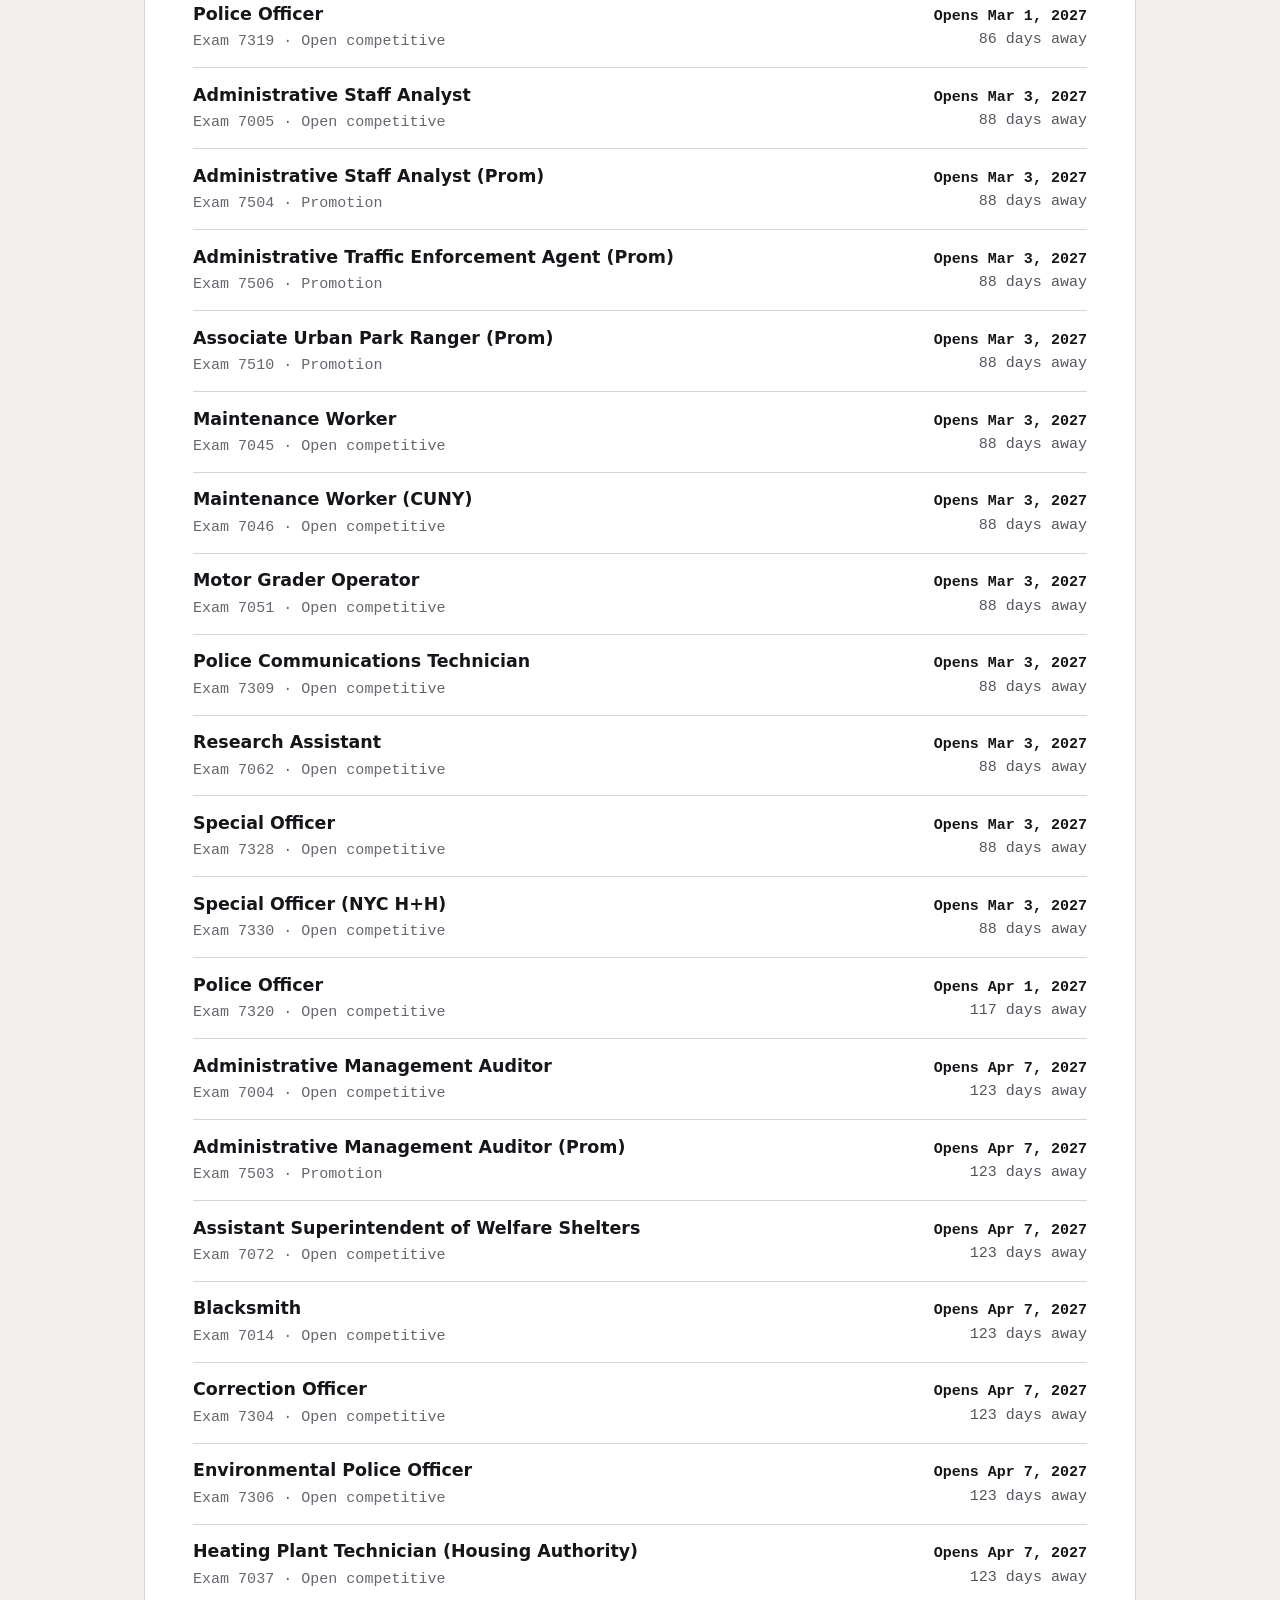
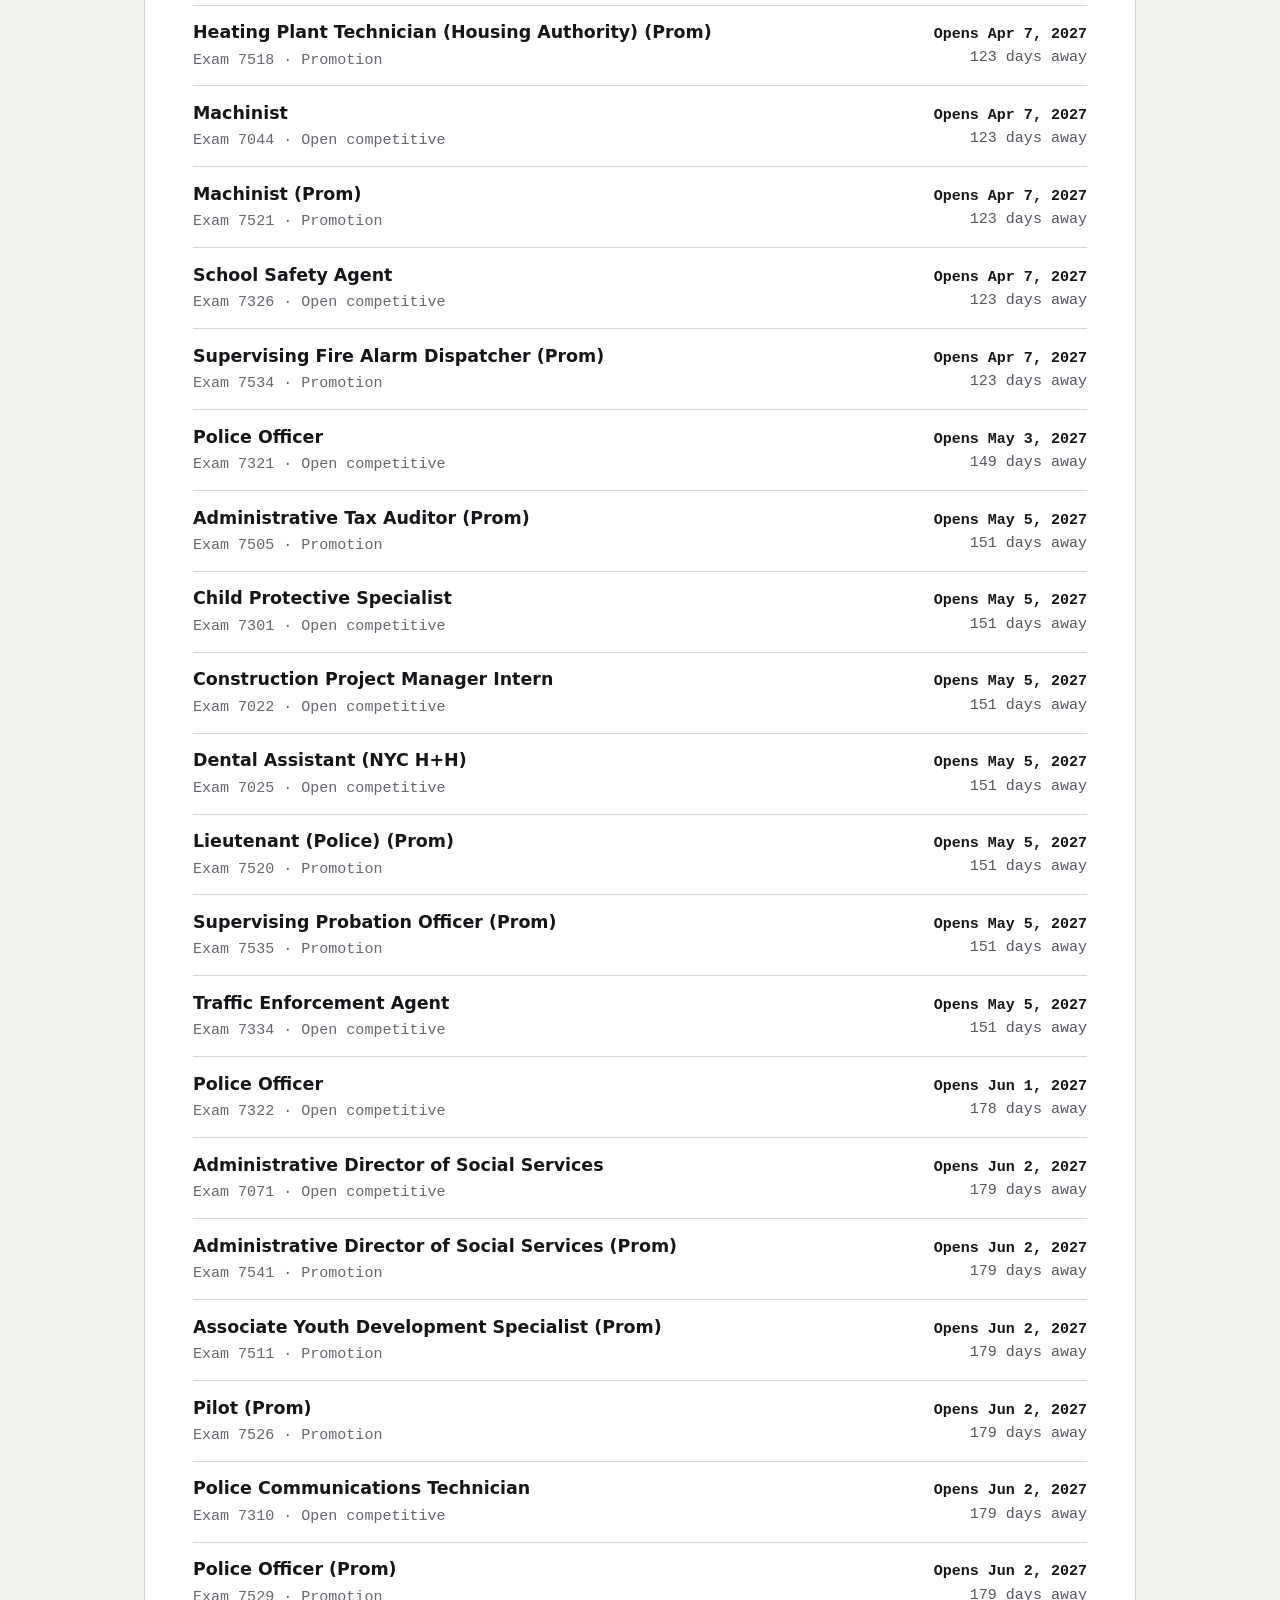
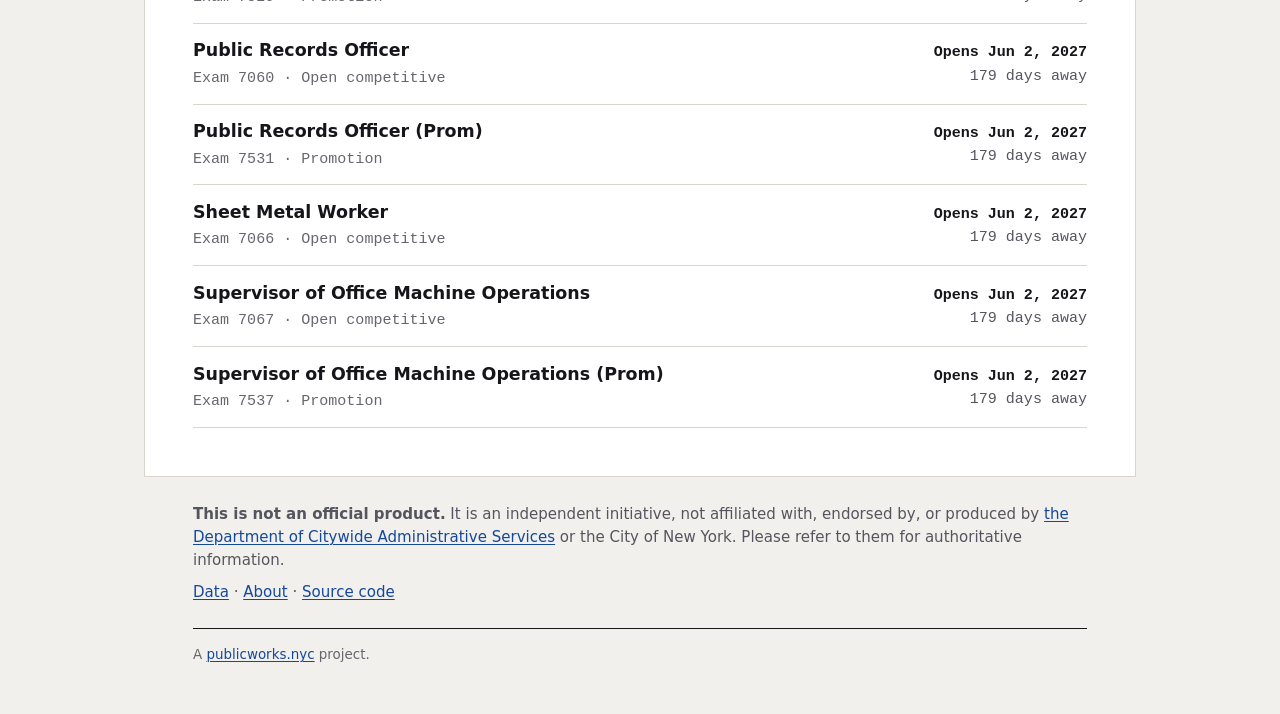
==== commit 7b145d3e: "Hold the first paint steady and describe exam and title pages Exam and title pages gain meta descrip" ====
--- a/docs/index.html
+++ b/docs/index.html
@@ -3,6 +3,8 @@
 <head>
 <meta charset="utf-8">
 <meta name="viewport" content="width=device-width, initial-scale=1">
+<link rel="icon" href="favicon.svg" type="image/svg+xml">
+<link rel="apple-touch-icon" href="apple-touch-icon.png">
 <title>NYC Civil Service Exams — which exams are open and what the job pays</title>
 <meta name="description" content="Which New York City civil service exams are open for applications, which are coming, and what each job title pays. Free, open source, built on NYC OpenData.">
 <link rel="stylesheet" href="css/site.css">
@@ -26,7 +28,7 @@
     </nav>
   </header>
 
-  <main id="main">
+  <main id="main" class="is-loading">
 
 
     <!-- One rule, and it fits in a sentence: the filters pick which values are
@@ -37,6 +39,9 @@
 
     <h1 class="page-title">Exams</h1>
     <p class="smallprint data-status" id="asof"></p>
+    <noscript><p class="empty"><strong>This page needs JavaScript.</strong> It
+    draws each exam from the published data in the browser. The
+    <a href="data.html">Data page</a> has the full download.</p></noscript>
 
     <div class="controls">
       <div class="field">
@@ -58,7 +63,7 @@
 
            Both menus work the same way: every box is a value you want kept.
            Unticking all of them asks for nothing, and the page says so. -->
-      <div class="field" style="flex: 0 1 17rem;">
+      <div class="field field-narrow">
         <span class="fieldname" id="show-name">Status</span>
         <details class="menu" id="show-menu">
           <summary aria-describedby="show-name"><span id="show-summary"></span></summary>
@@ -73,7 +78,7 @@
 
       <!-- Values come from the data, so a type that turns up in a future
            schedule cannot end up unreachable behind a hardcoded list. -->
-      <div class="field" style="flex: 0 1 17rem;">
+      <div class="field field-narrow">
         <span class="fieldname" id="type-name">Who can apply</span>
         <details class="menu" id="type-menu">
           <summary aria-describedby="type-name"><span id="type-summary"></span></summary>
--- a/docs/css/site.css
+++ b/docs/css/site.css
@@ -450,6 +450,8 @@
   padding: 0;
   min-width: 0;
 }
+/* The two filter menus hold their width beside the search box. */
+.field-narrow { flex: 0 1 17rem; }
 
 /* Scoped to the field's own label, not to labels nested inside it. The
    checkbox labels in a menu are values, not field names, and were picking up
@@ -689,6 +691,21 @@
   }
 }
 
+/* --------------------------------------------------------------------------
+   Stable first paint
+   -------------------------------------------------------------------------- */
+
+/* Lines that script fills keep their filled height from the first paint, so
+   the text under them does not jump when they fill. The heights are what each
+   one measures once filled. The footer starts below the fold, so a page filling
+   in does not shove it either, and a page whose body is all data shows its
+   head at once and its sections when the data has drawn. */
+@media screen { main { min-height: 100vh; } }
+#asof:empty { min-height: 19.7px; }
+@media (max-width: 32.75rem) { #asof:empty { min-height: 39.3px; } }
+#exam-no:empty, #title-code:empty { min-height: 19.4px; }
+main.is-loading > section { display: none; }
+
 /* Print. The page is already a sheet of paper, so this is mostly getting the
    board and the navigation out of the way. */
 @media print {
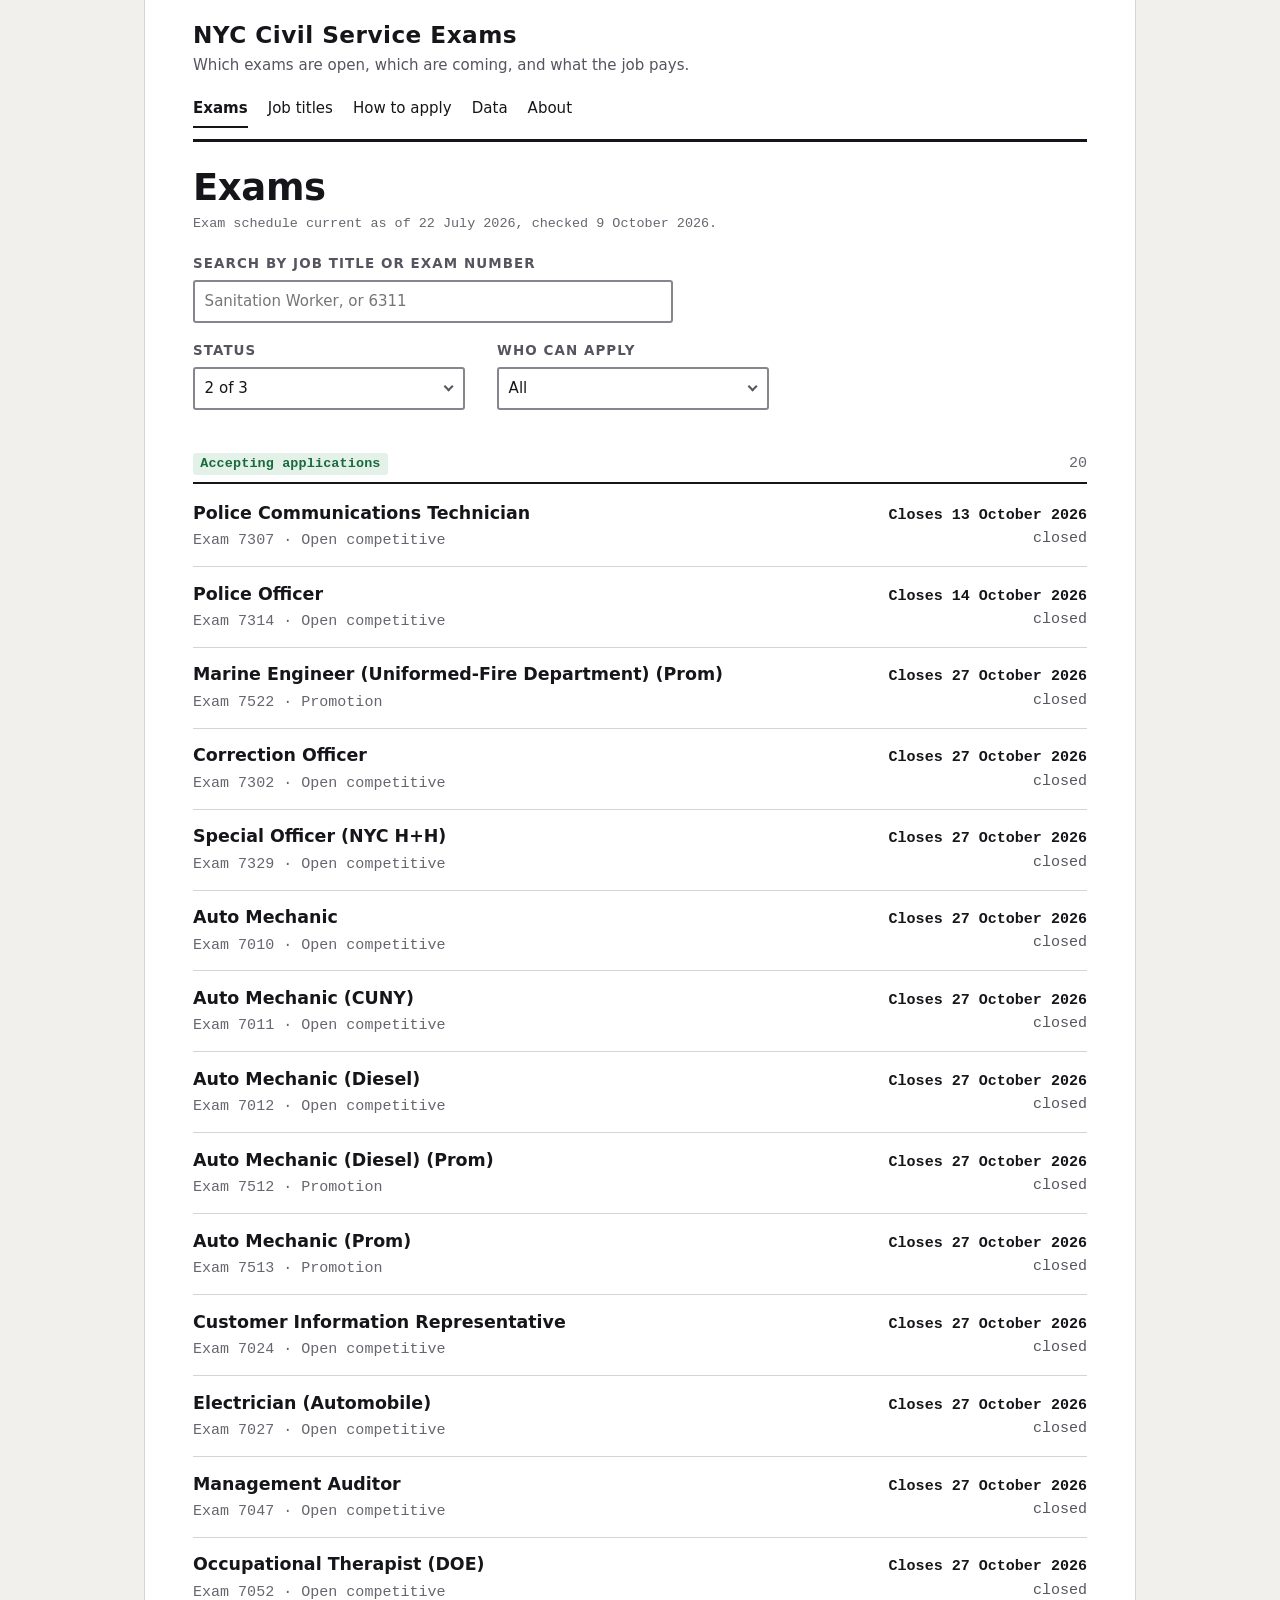
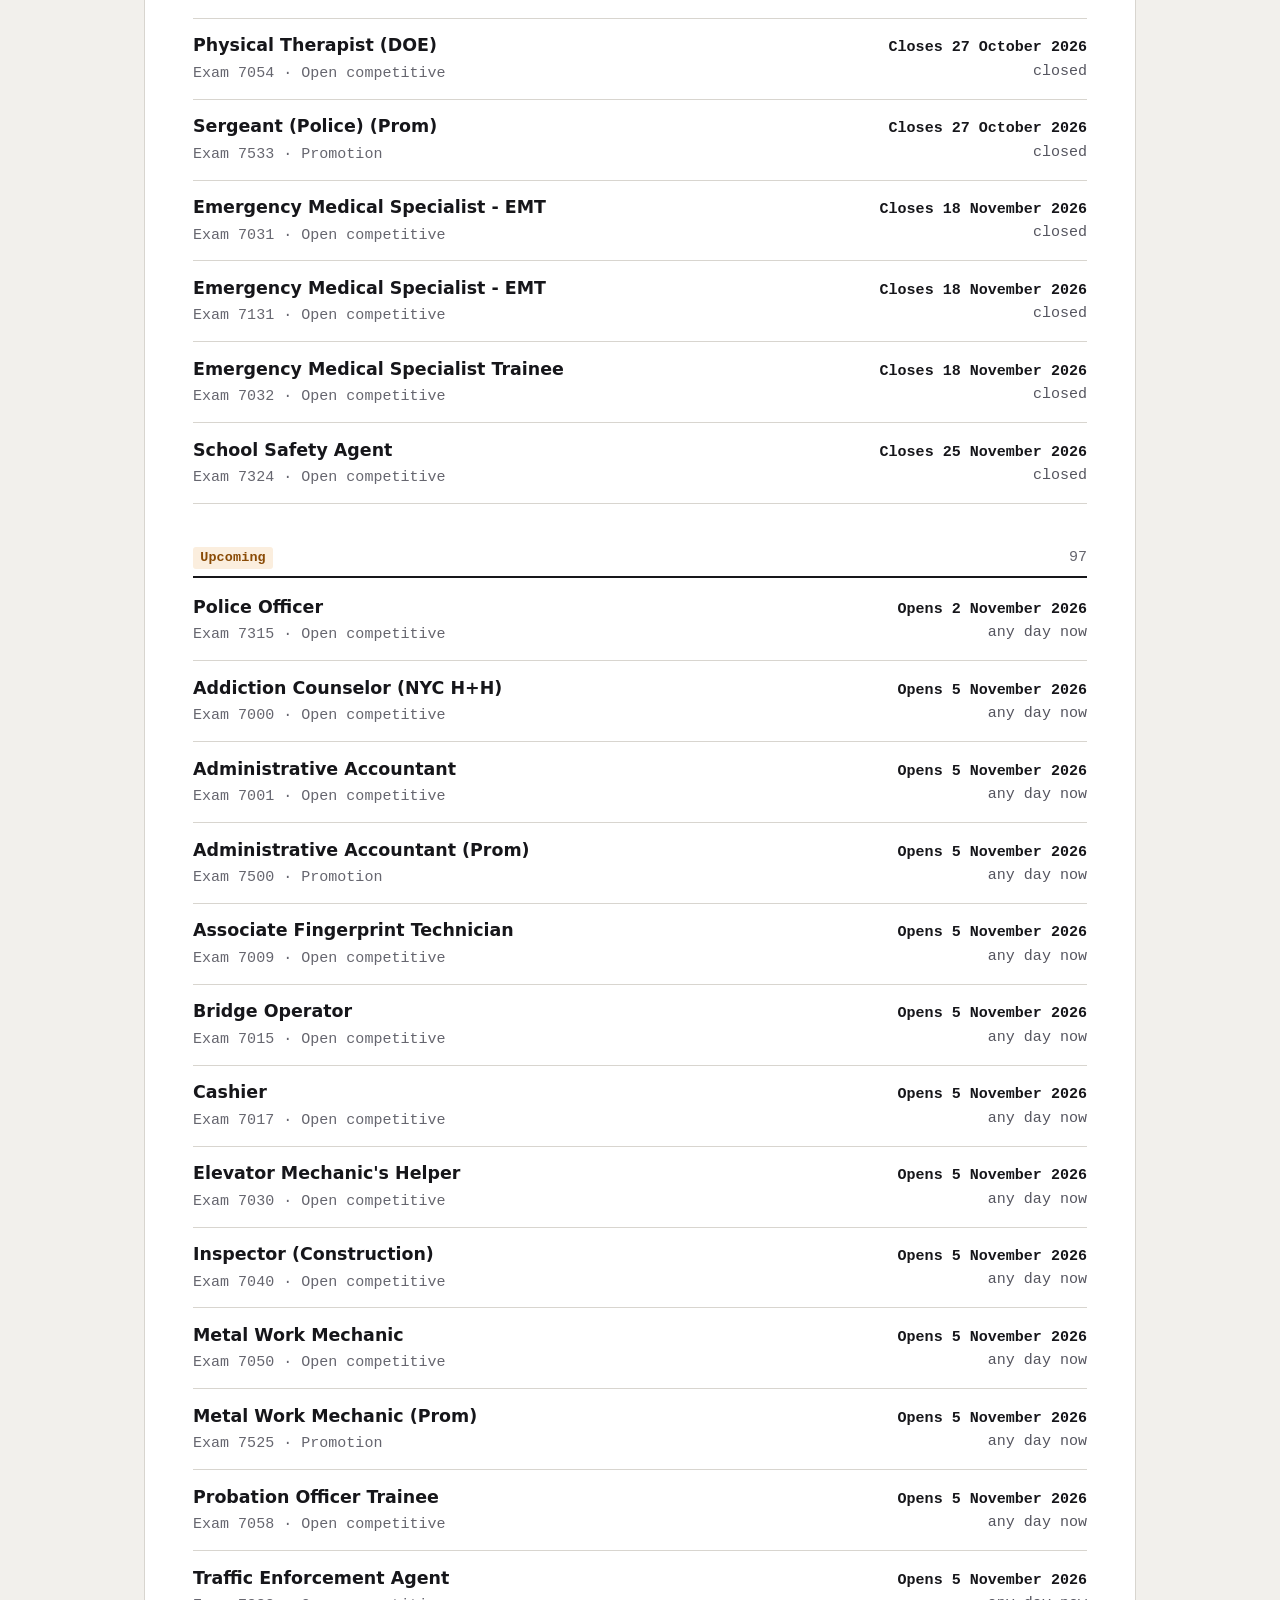
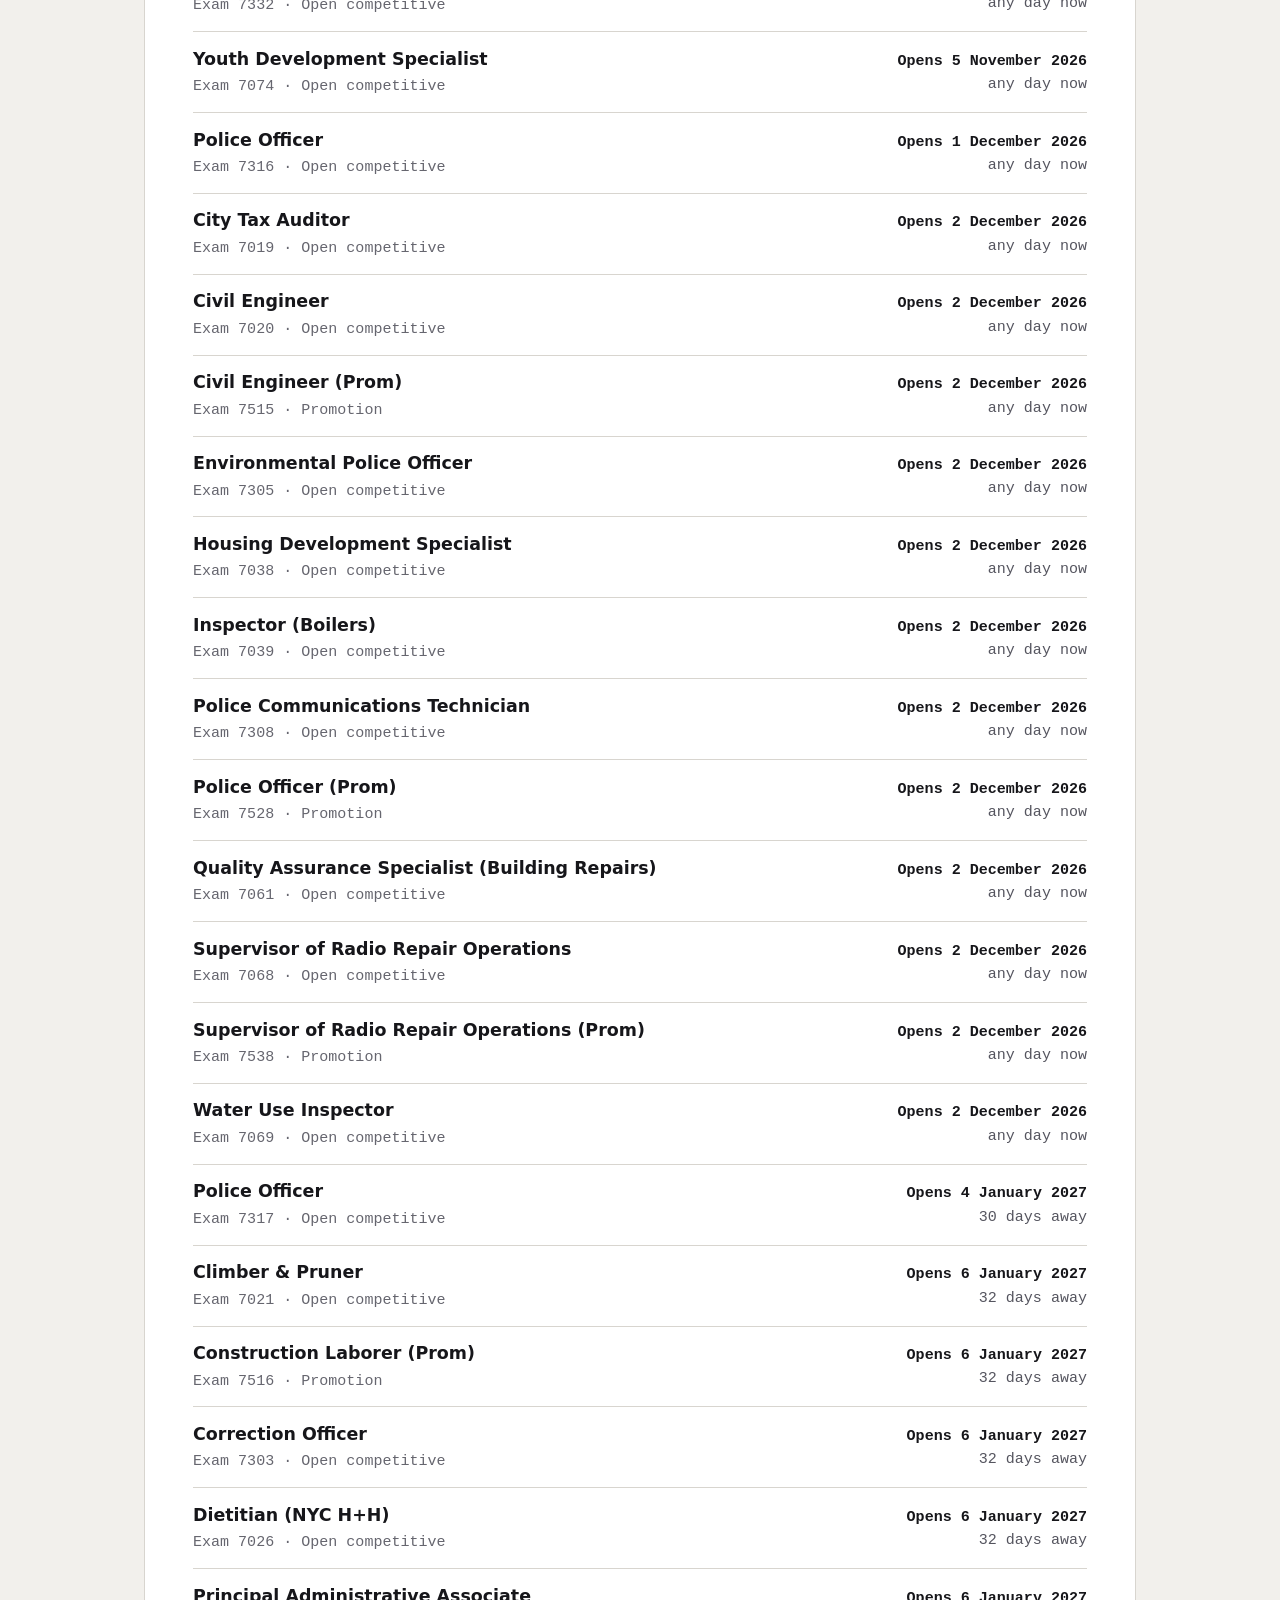
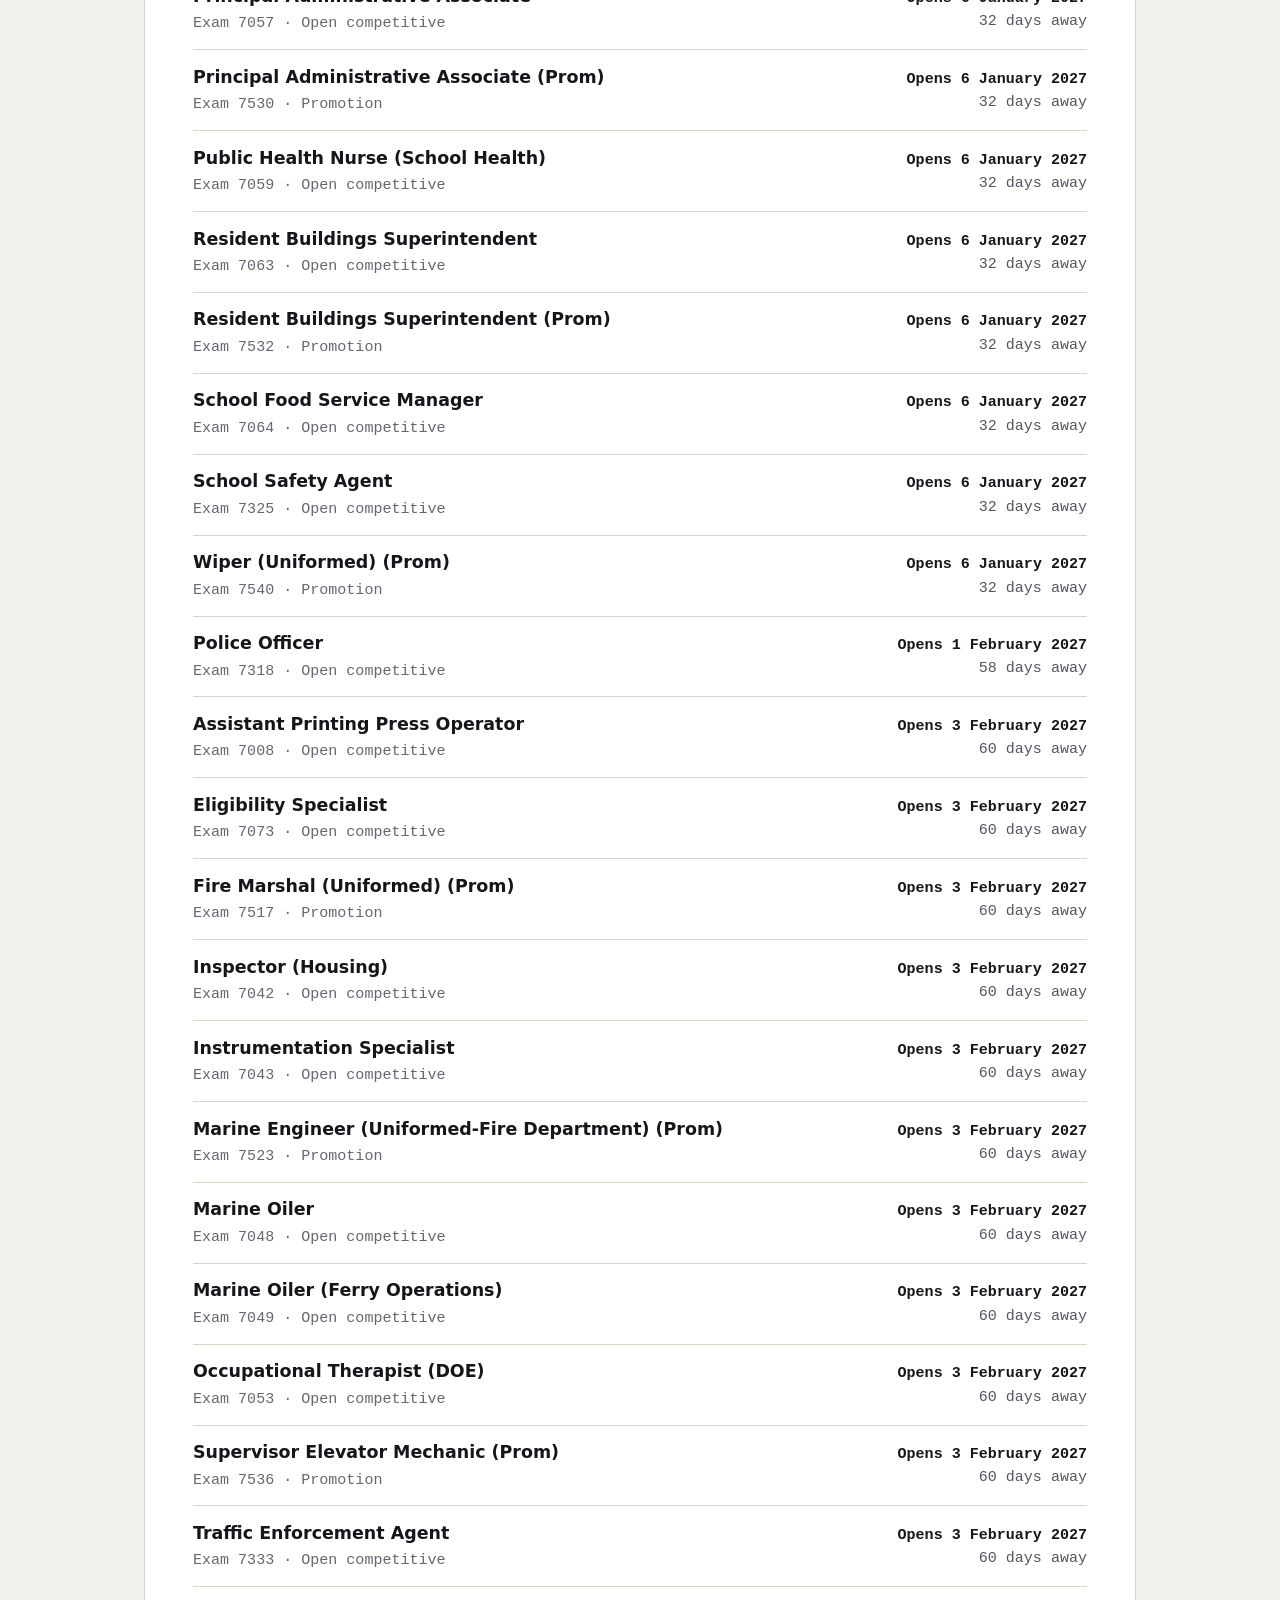
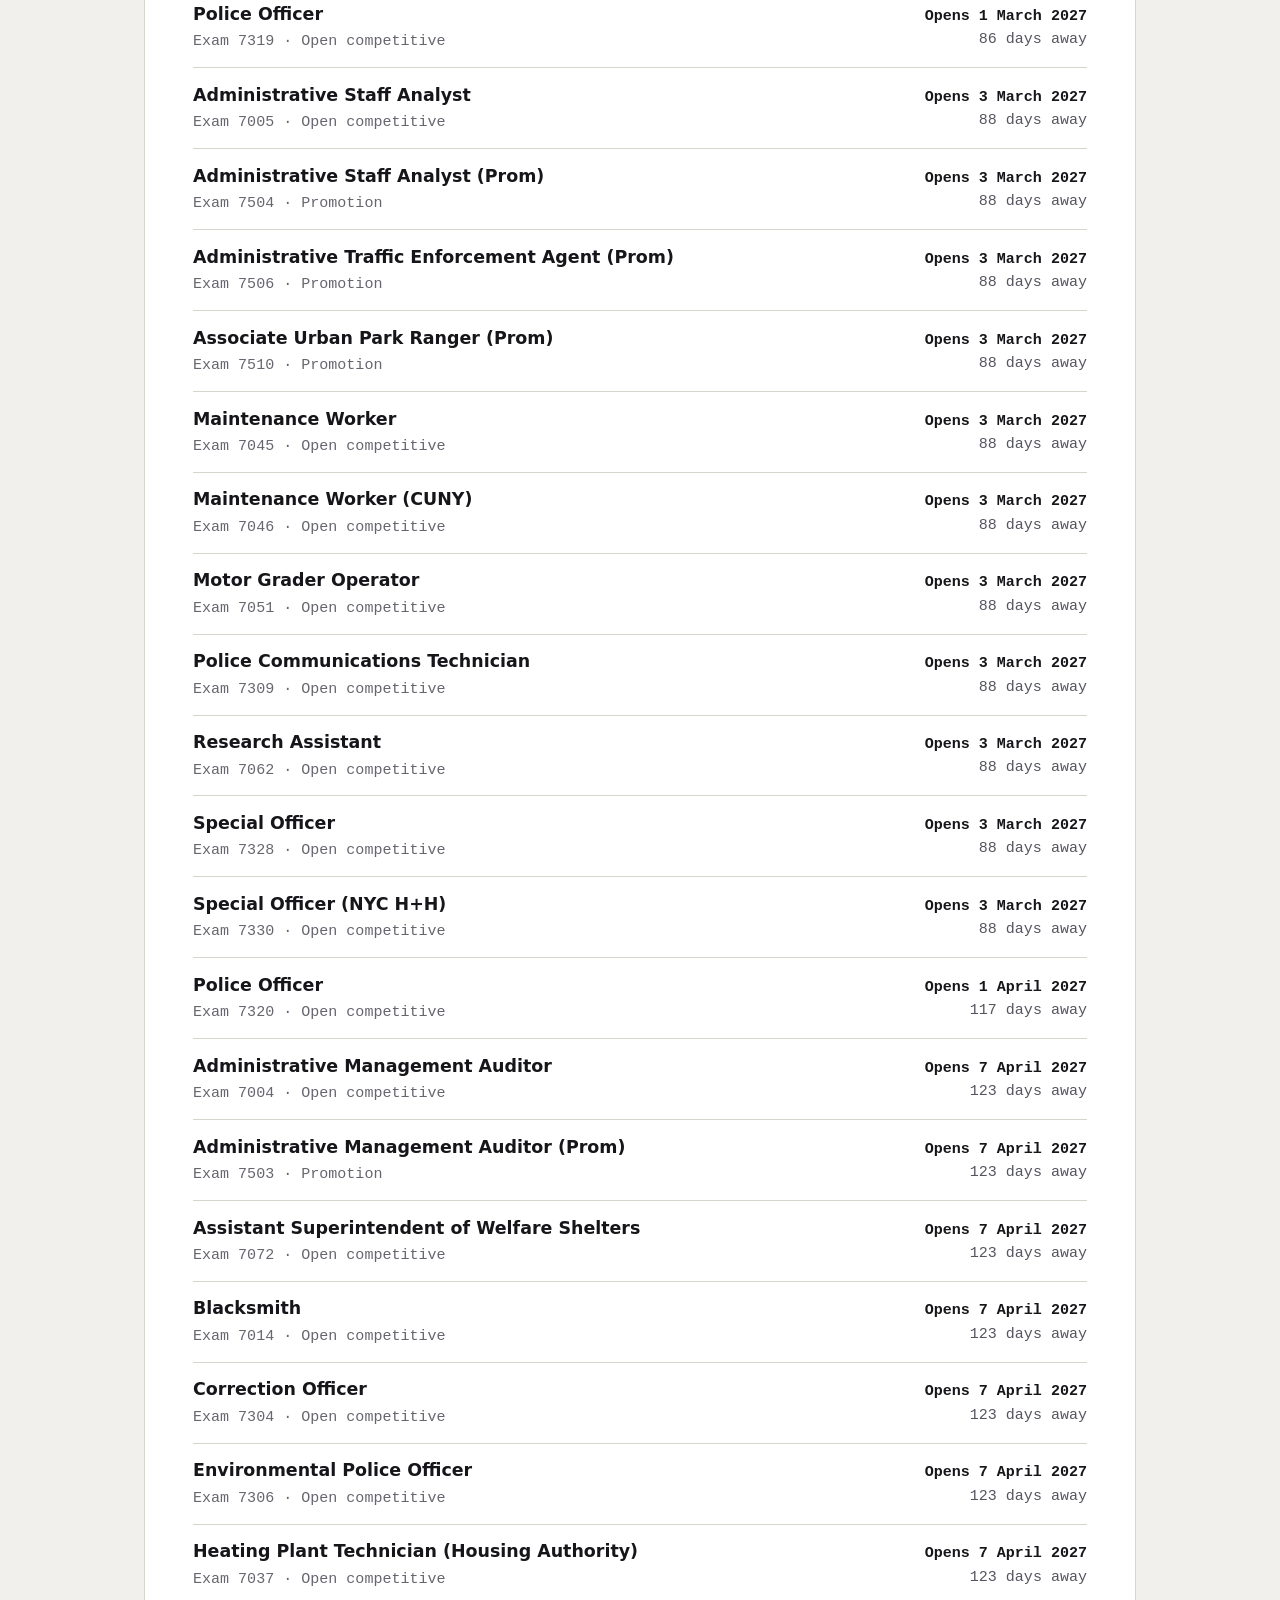
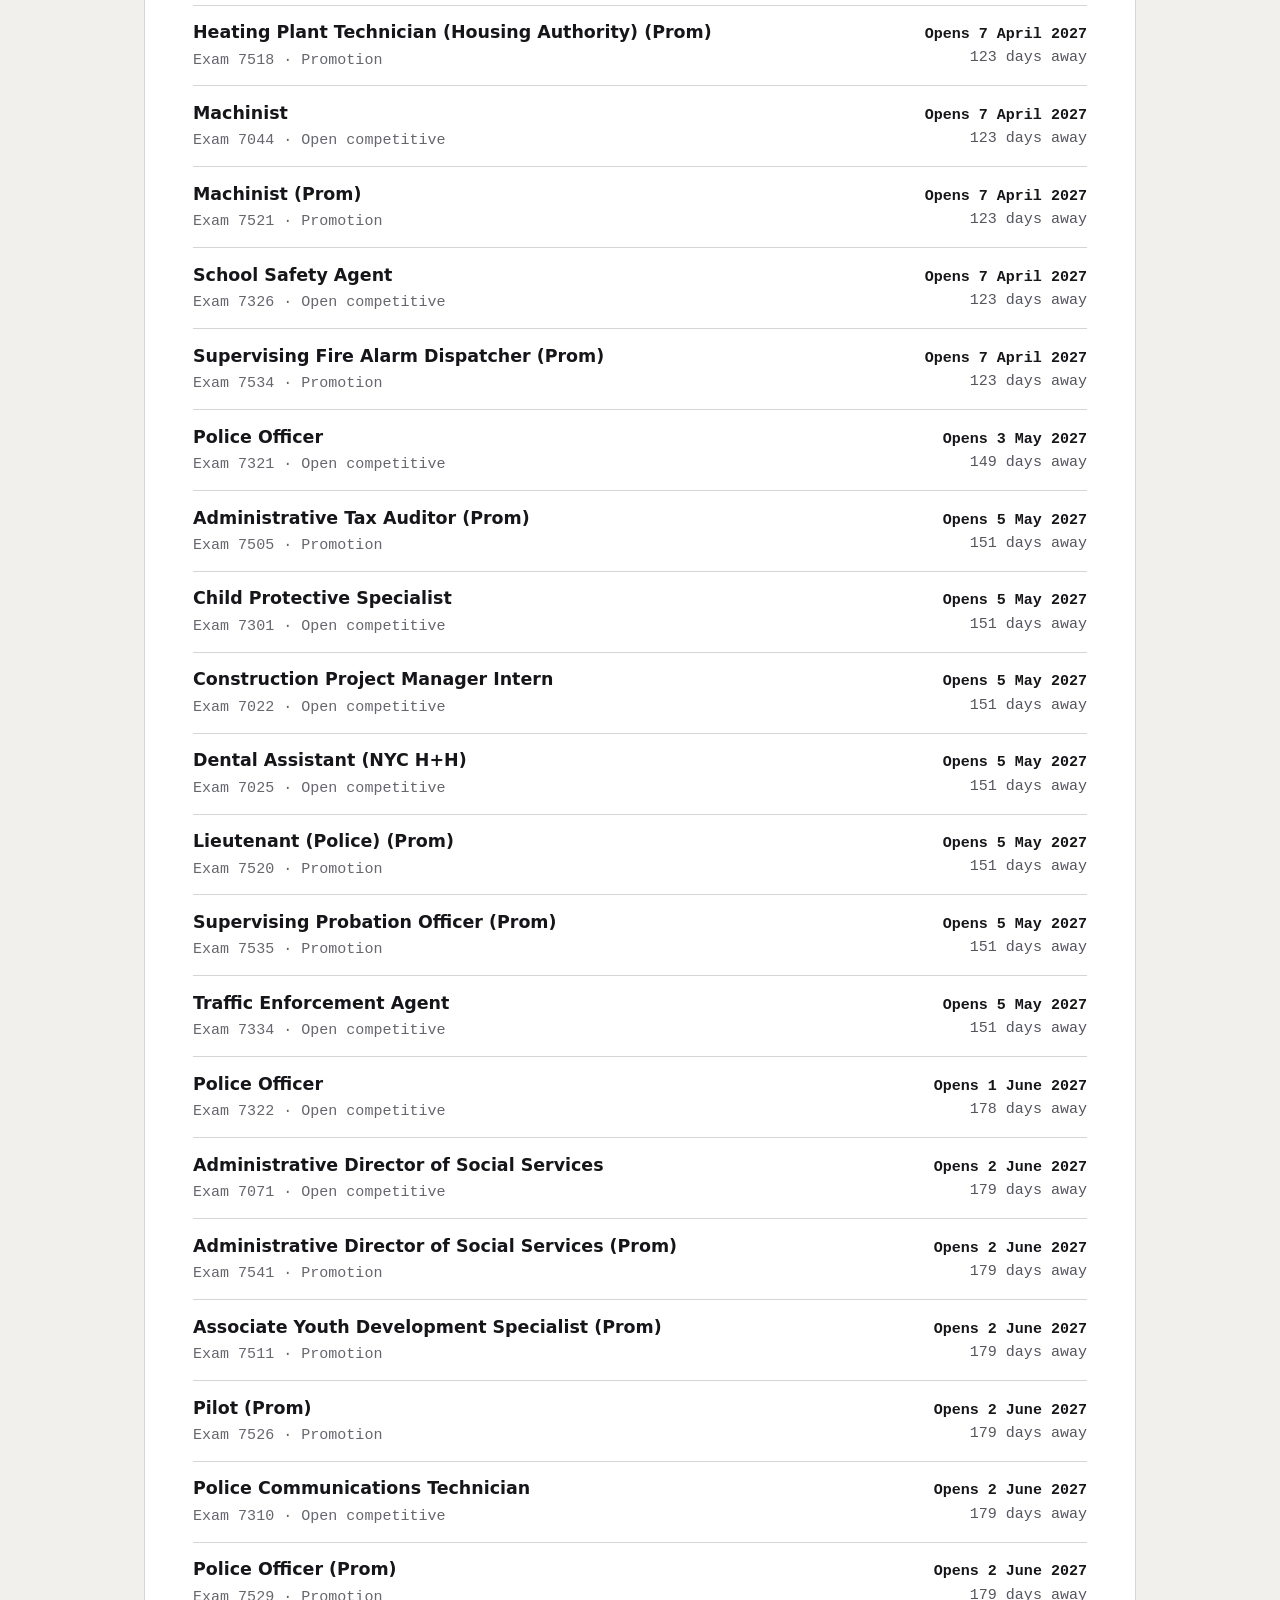
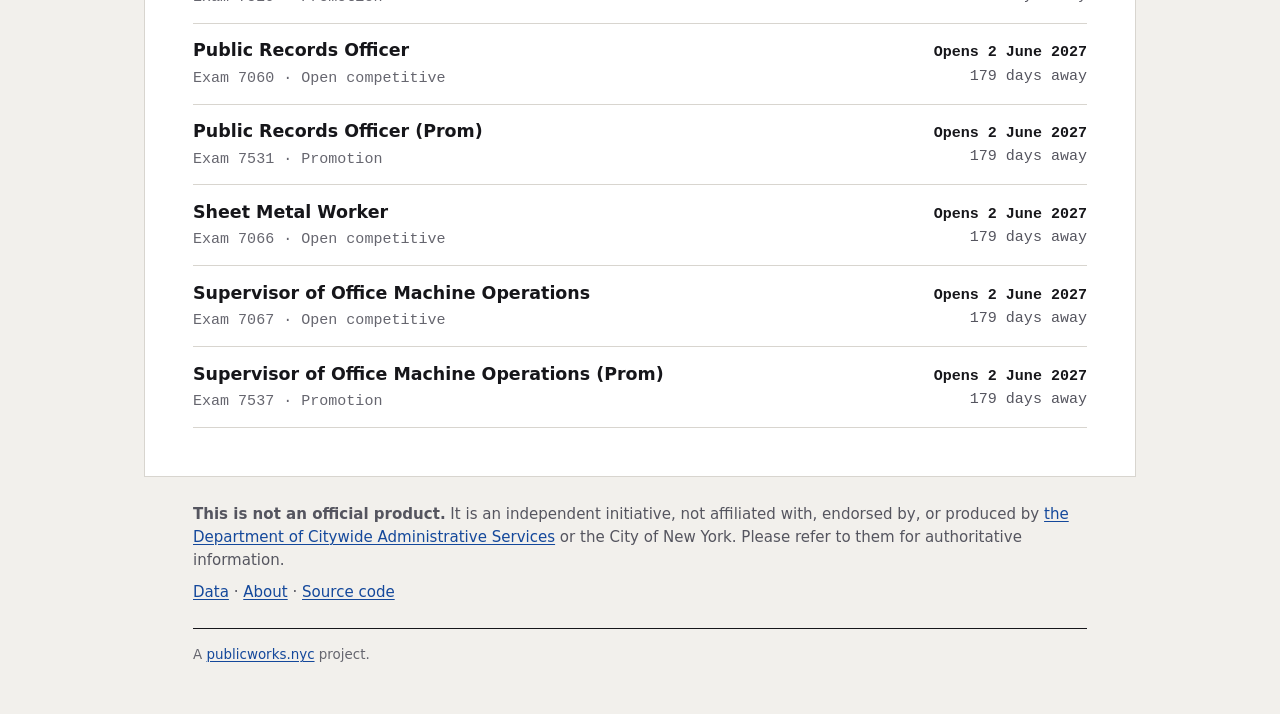
==== commit 060e1369: "Add canonical links and Open Graph text Each page gets og:title and og:description from its title an" ====
--- a/docs/index.html
+++ b/docs/index.html
@@ -7,6 +7,10 @@
 <link rel="apple-touch-icon" href="apple-touch-icon.png">
 <title>NYC Civil Service Exams — which exams are open and what the job pays</title>
 <meta name="description" content="Which New York City civil service exams are open for applications, which are coming, and what each job title pays. Free, open source, built on NYC OpenData.">
+<link rel="canonical" href="https://civilservice.publicworks.nyc/">
+<meta property="og:title" content="NYC Civil Service Exams — which exams are open and what the job pays">
+<meta property="og:description" content="Which New York City civil service exams are open for applications, which are coming, and what each job title pays. Free, open source, built on NYC OpenData.">
+<meta property="og:type" content="website">
 <link rel="stylesheet" href="css/site.css">
 </head>
 <body>
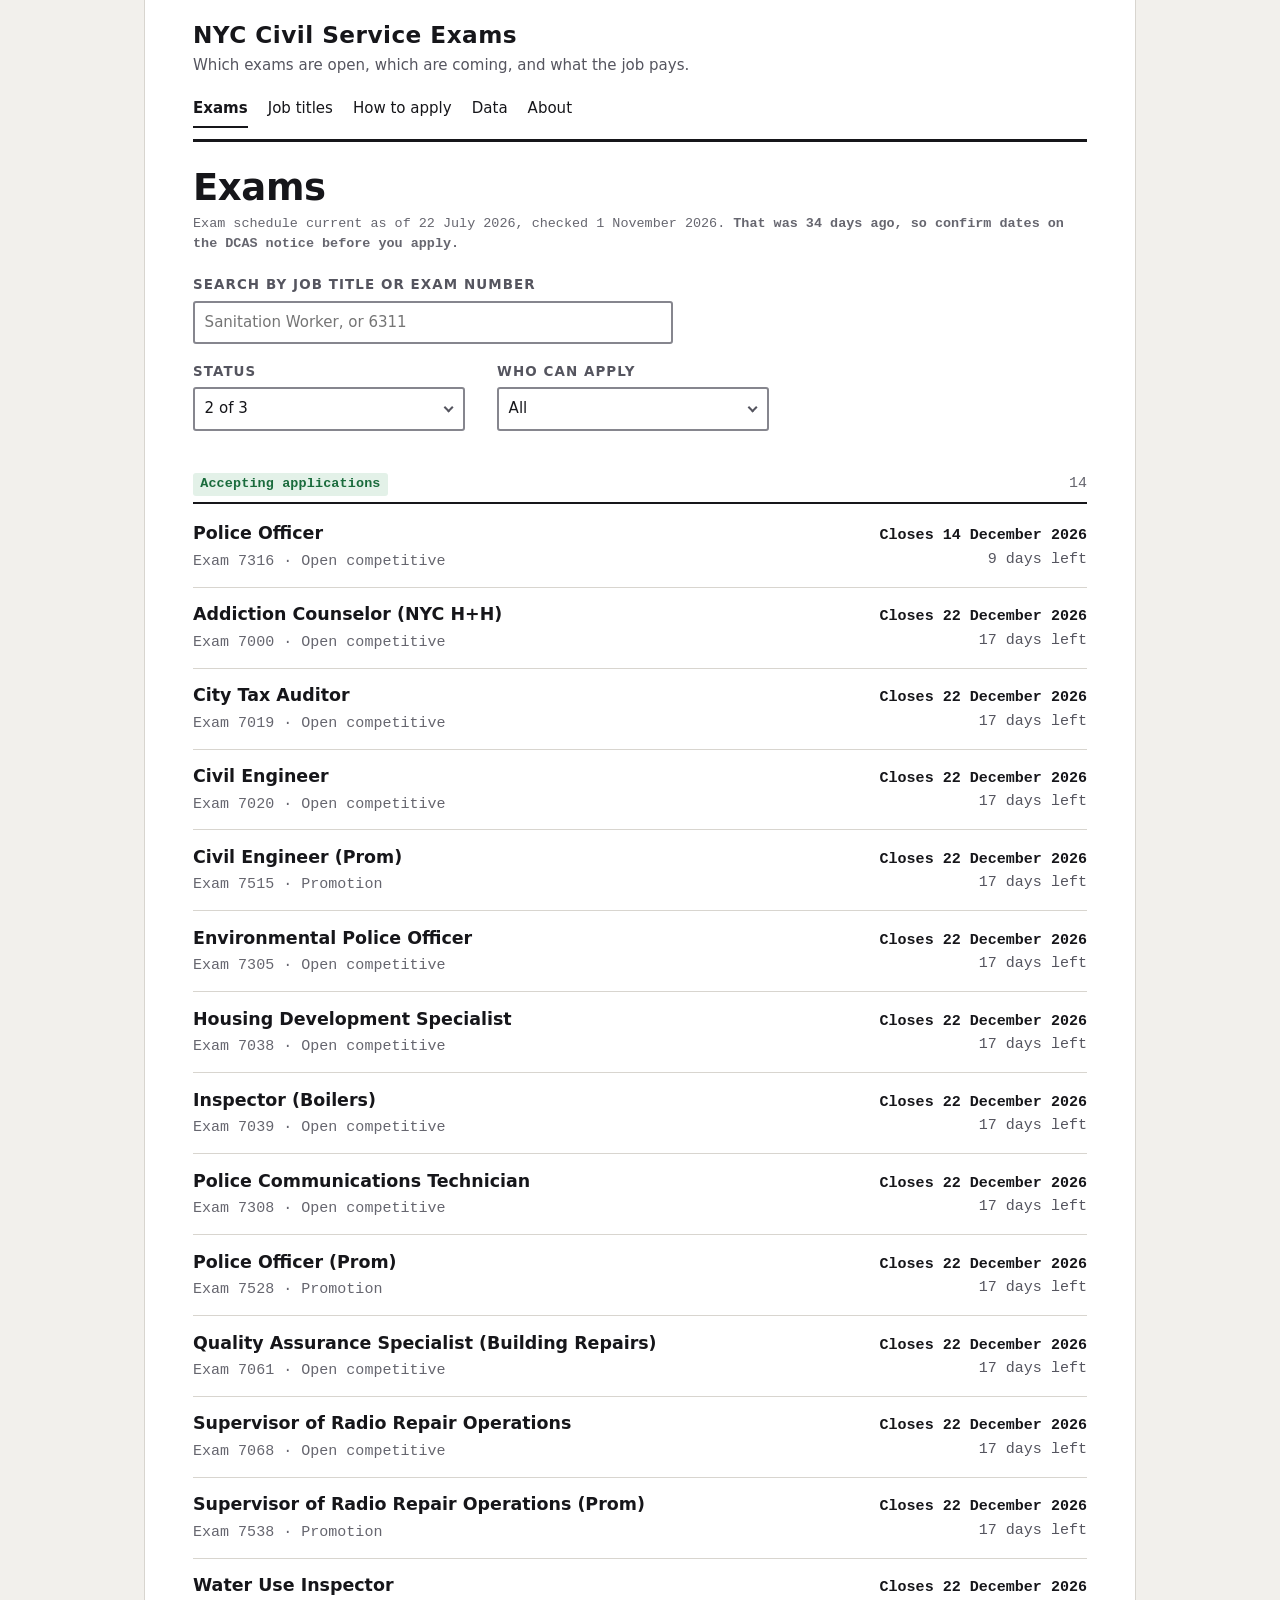
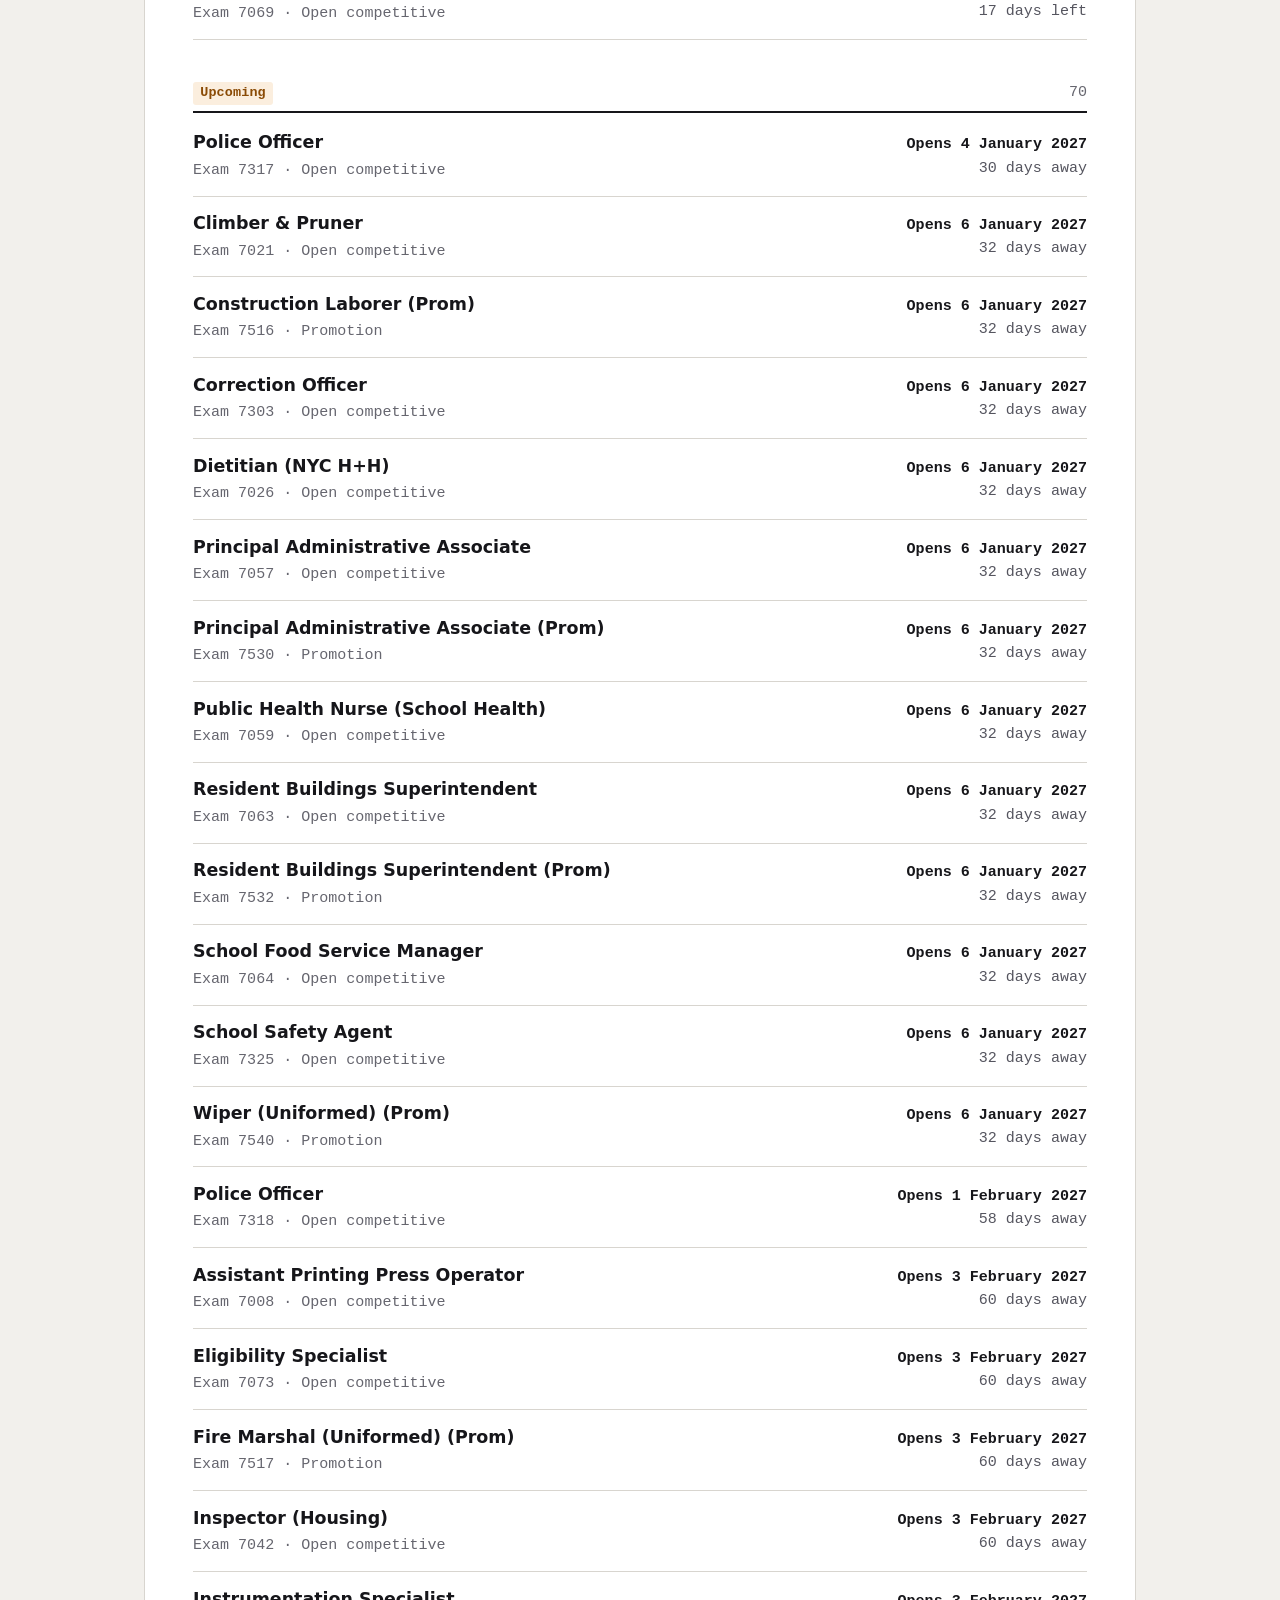
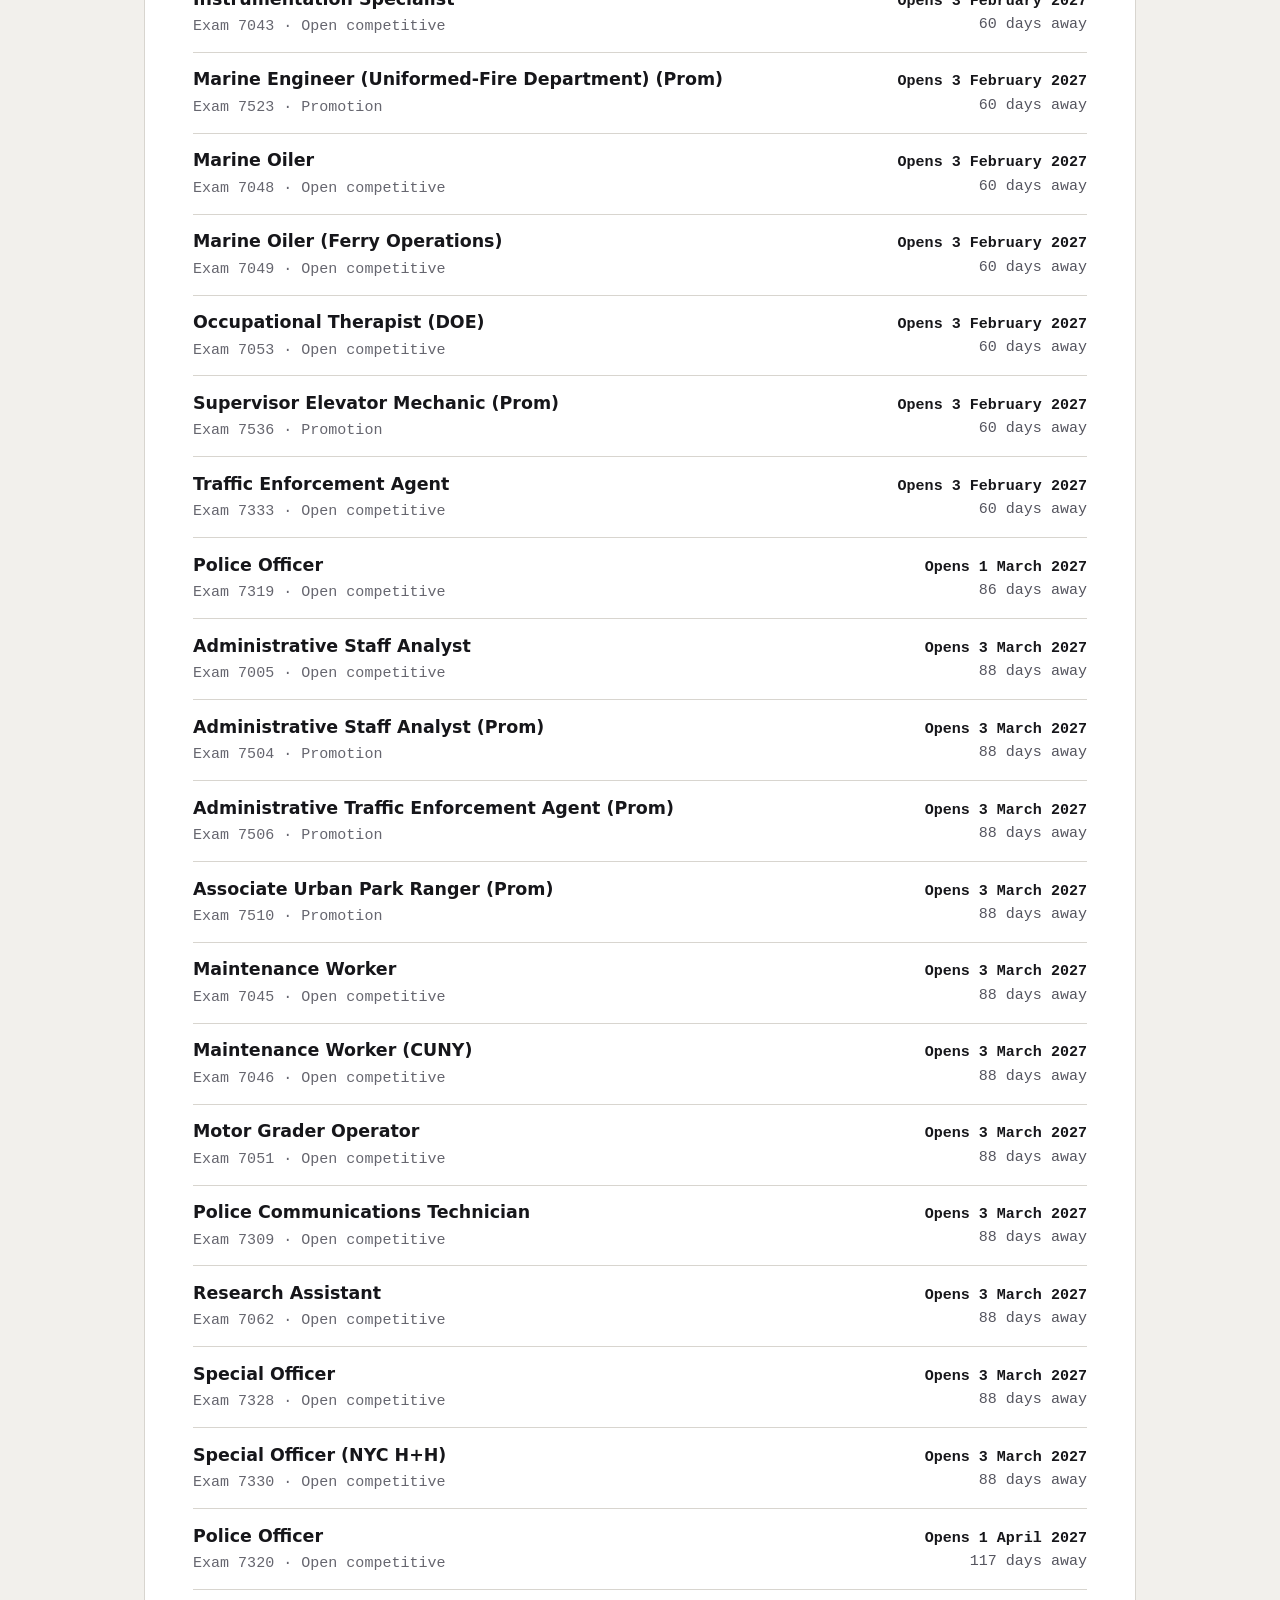
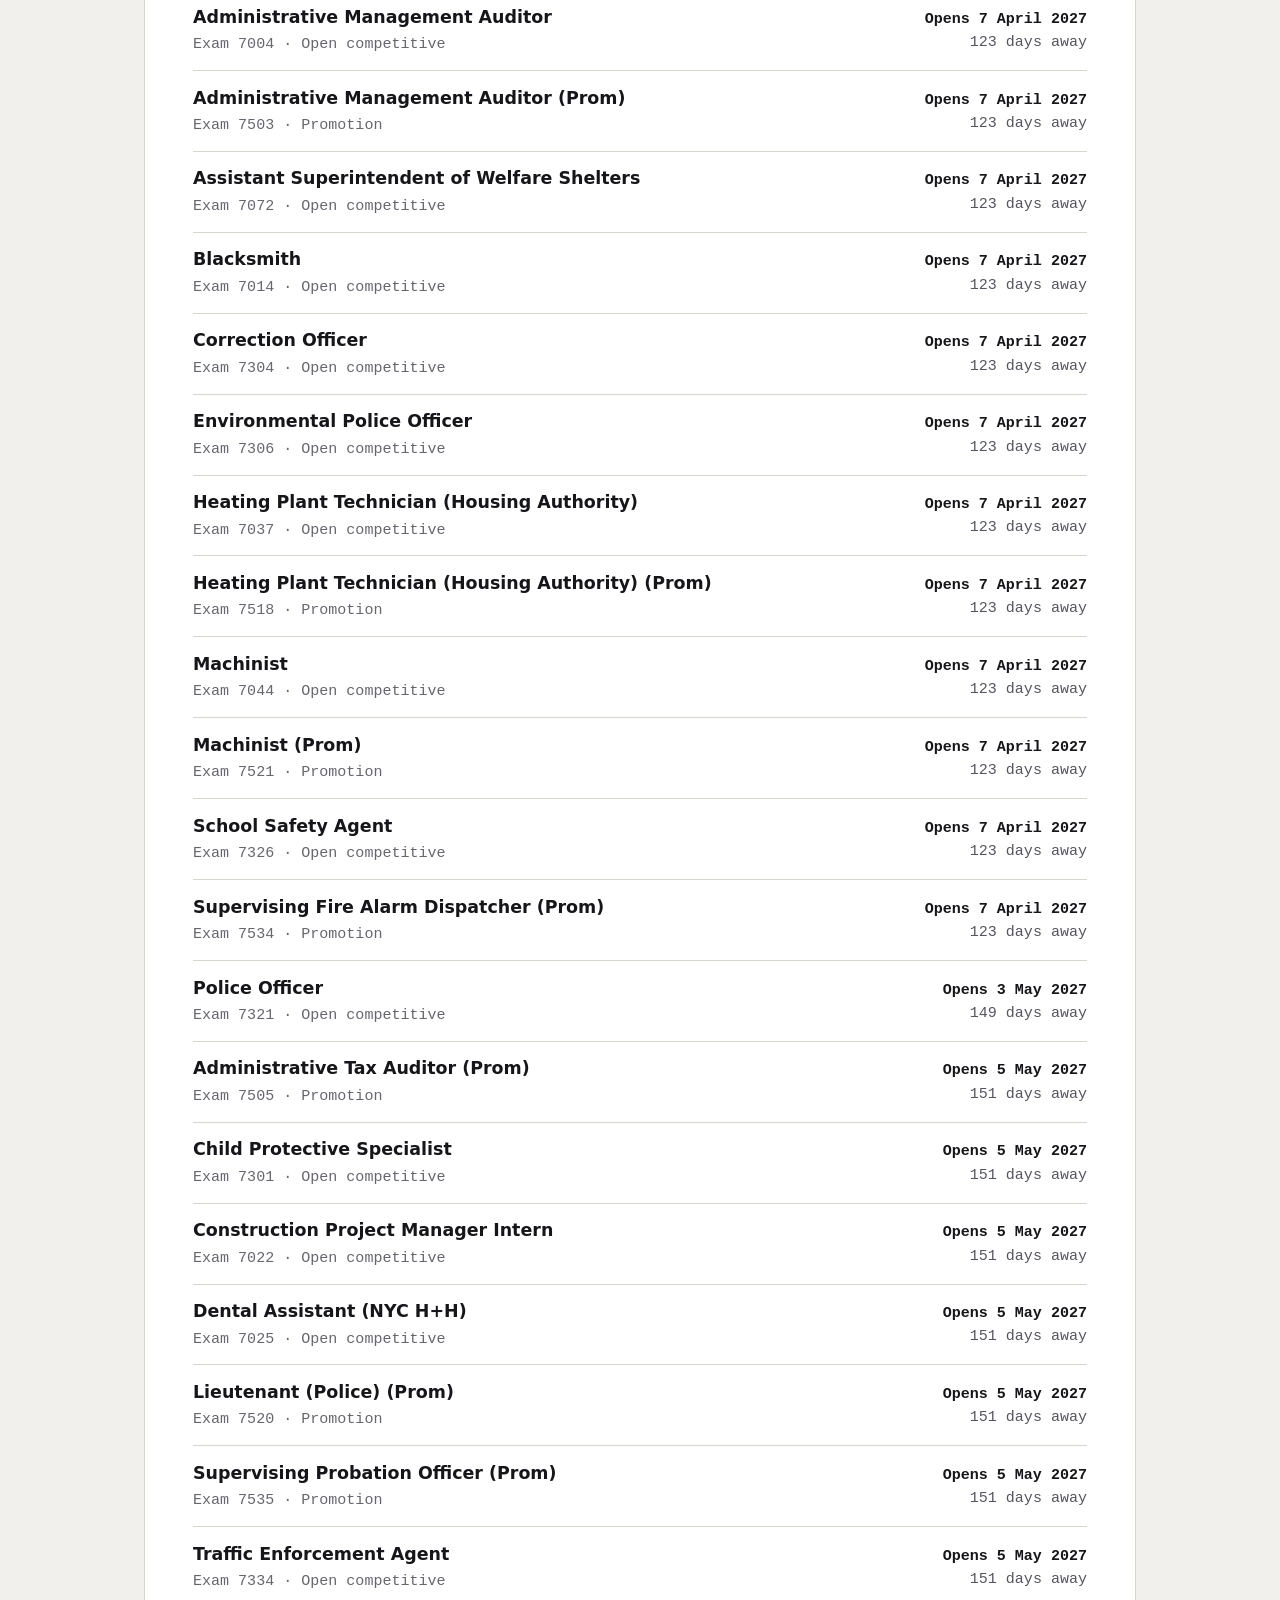
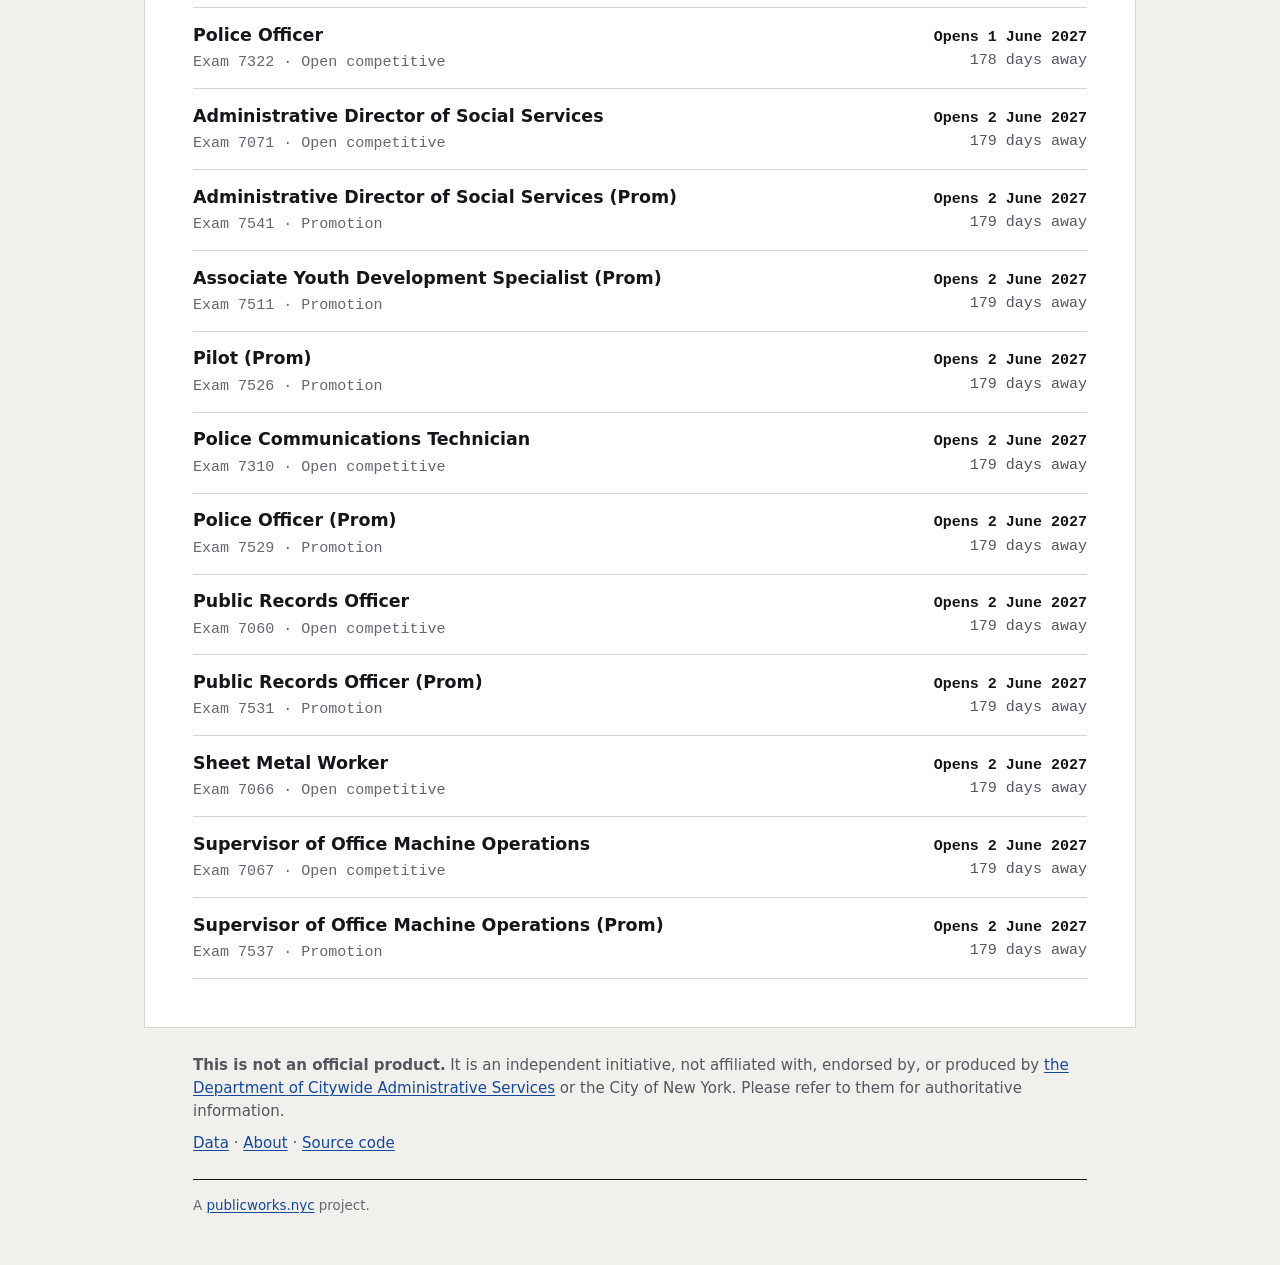
==== commit e63312a8: "Apply the 1 November audit fixes - Each exam's status is recomputed from its filing dates in New Yor" ====
--- a/docs/index.html
+++ b/docs/index.html
@@ -5,10 +5,10 @@
 <meta name="viewport" content="width=device-width, initial-scale=1">
 <link rel="icon" href="favicon.svg" type="image/svg+xml">
 <link rel="apple-touch-icon" href="apple-touch-icon.png">
-<title>NYC Civil Service Exams — which exams are open and what the job pays</title>
+<title>NYC Civil Service Exams · Which exams are open and what the job pays</title>
 <meta name="description" content="Which New York City civil service exams are open for applications, which are coming, and what each job title pays. Free, open source, built on NYC OpenData.">
 <link rel="canonical" href="https://civilservice.publicworks.nyc/">
-<meta property="og:title" content="NYC Civil Service Exams — which exams are open and what the job pays">
+<meta property="og:title" content="NYC Civil Service Exams · Which exams are open and what the job pays">
 <meta property="og:description" content="Which New York City civil service exams are open for applications, which are coming, and what each job title pays. Free, open source, built on NYC OpenData.">
 <meta property="og:type" content="website">
 <link rel="stylesheet" href="css/site.css">
